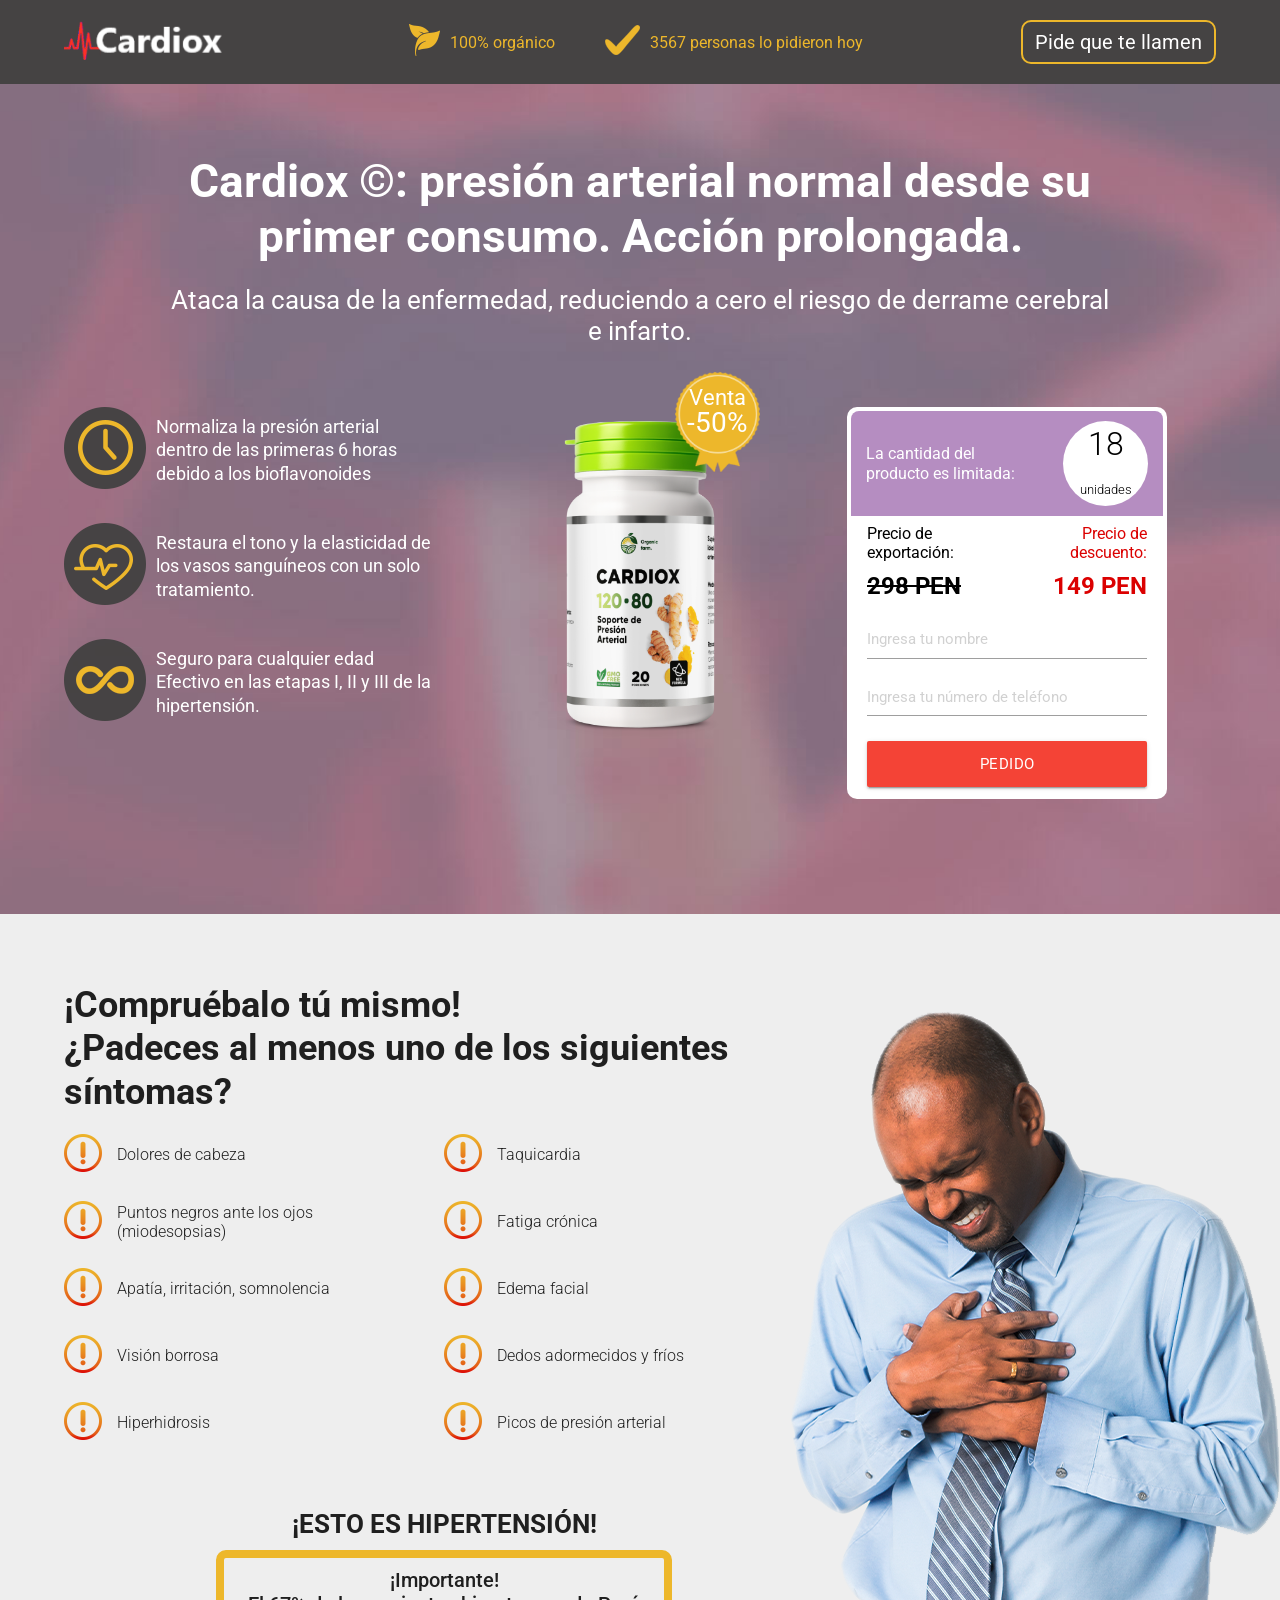
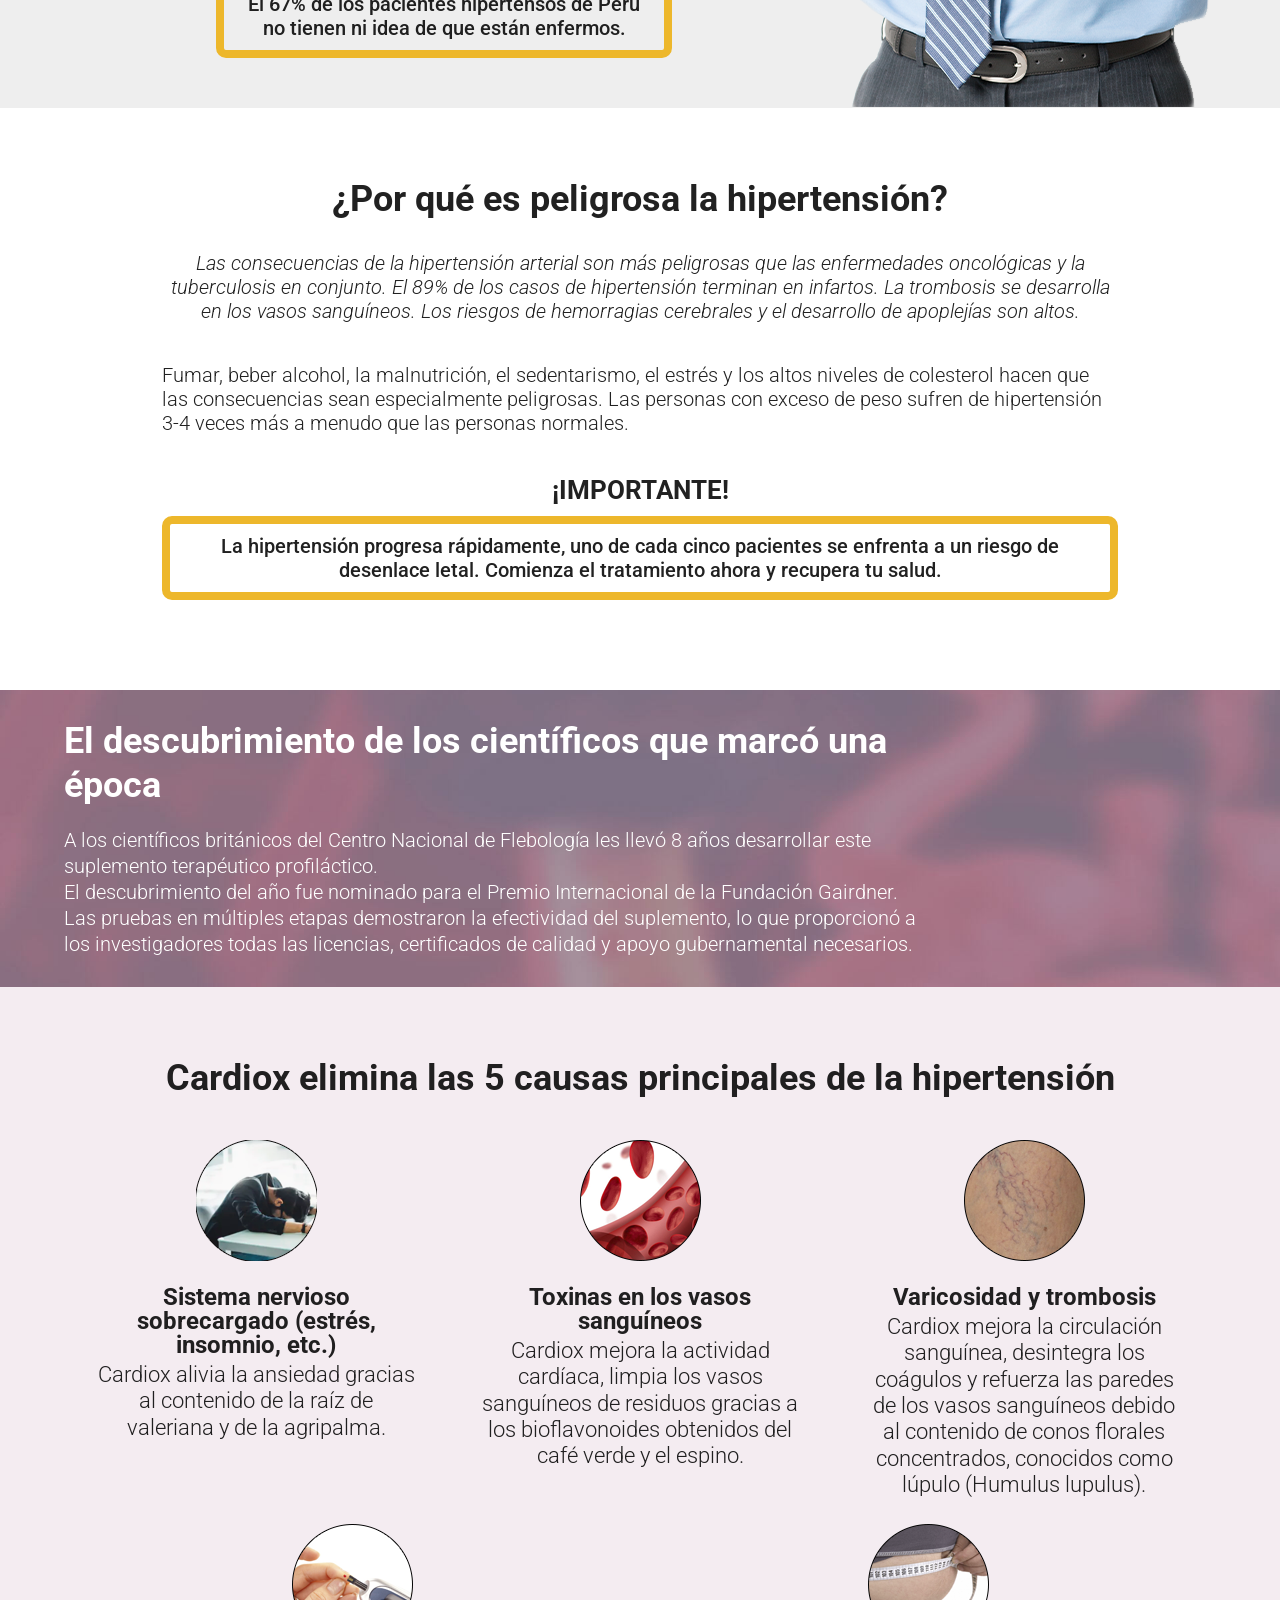
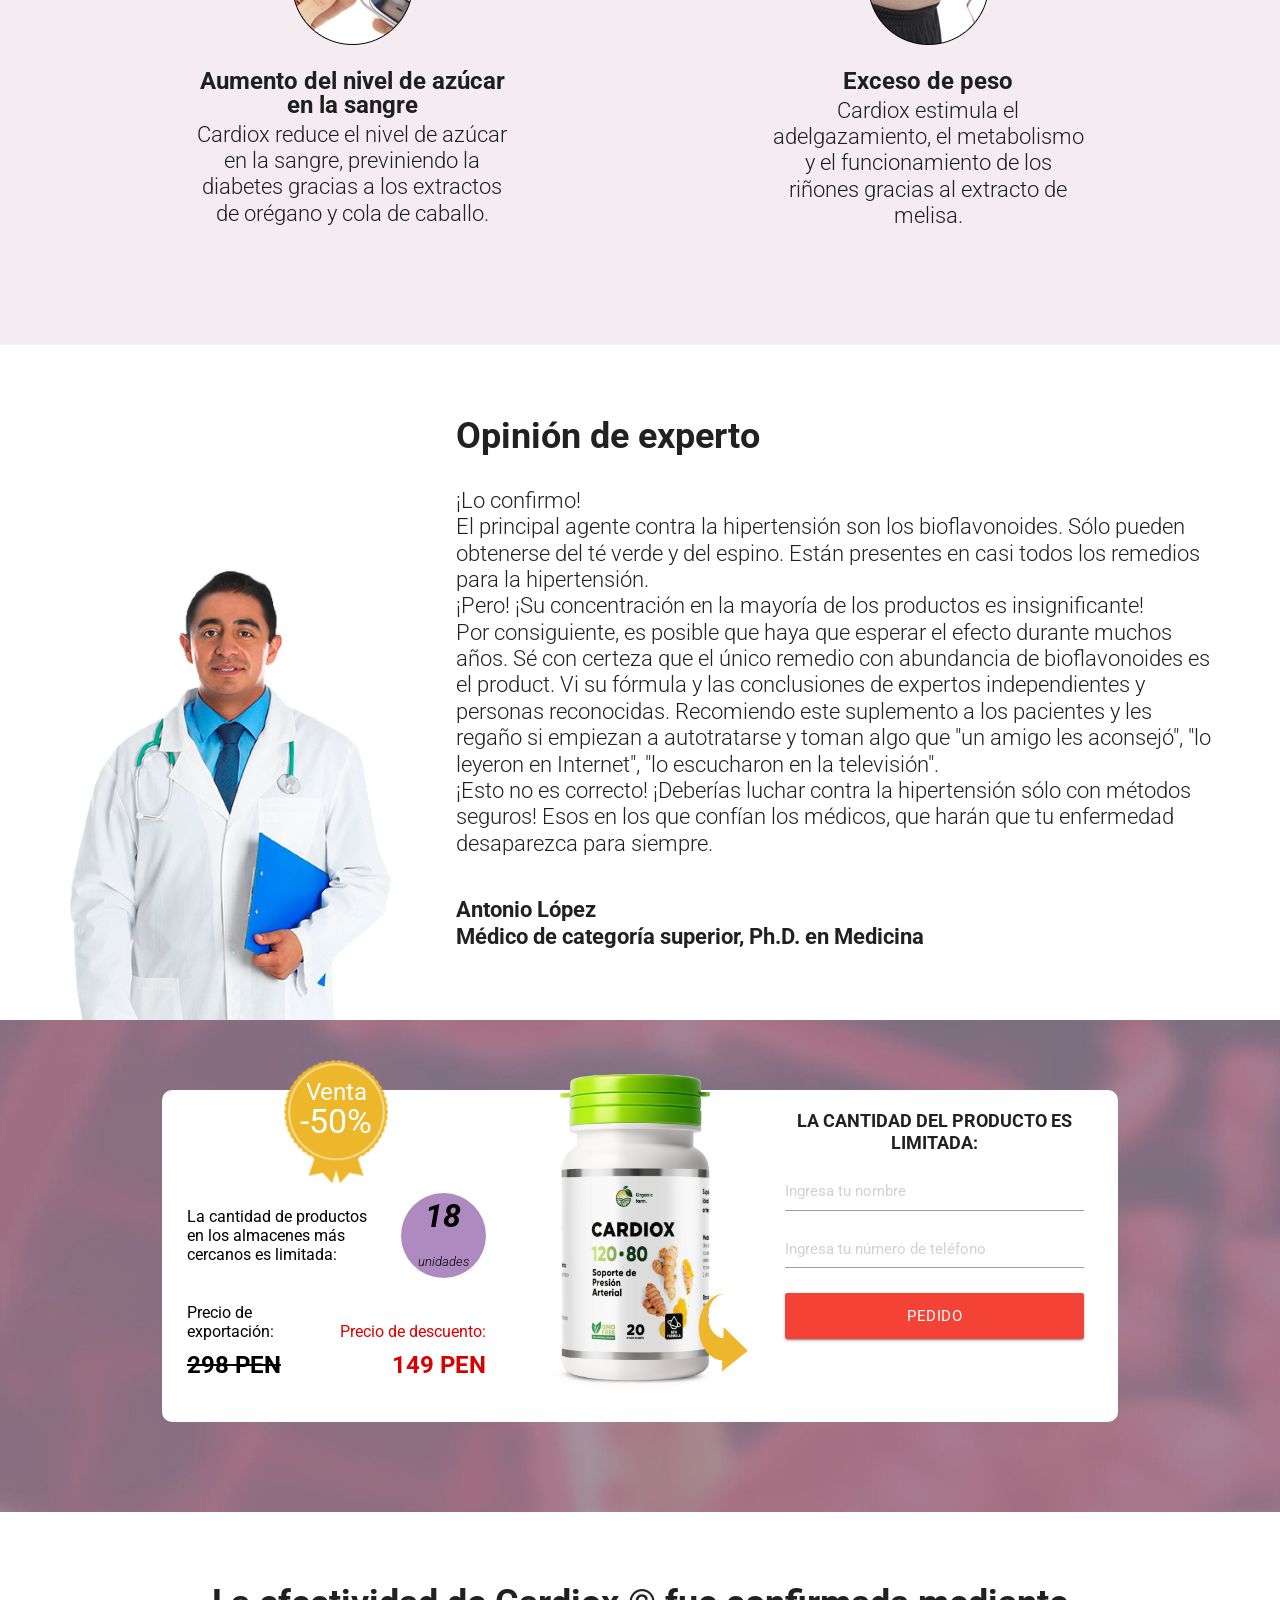
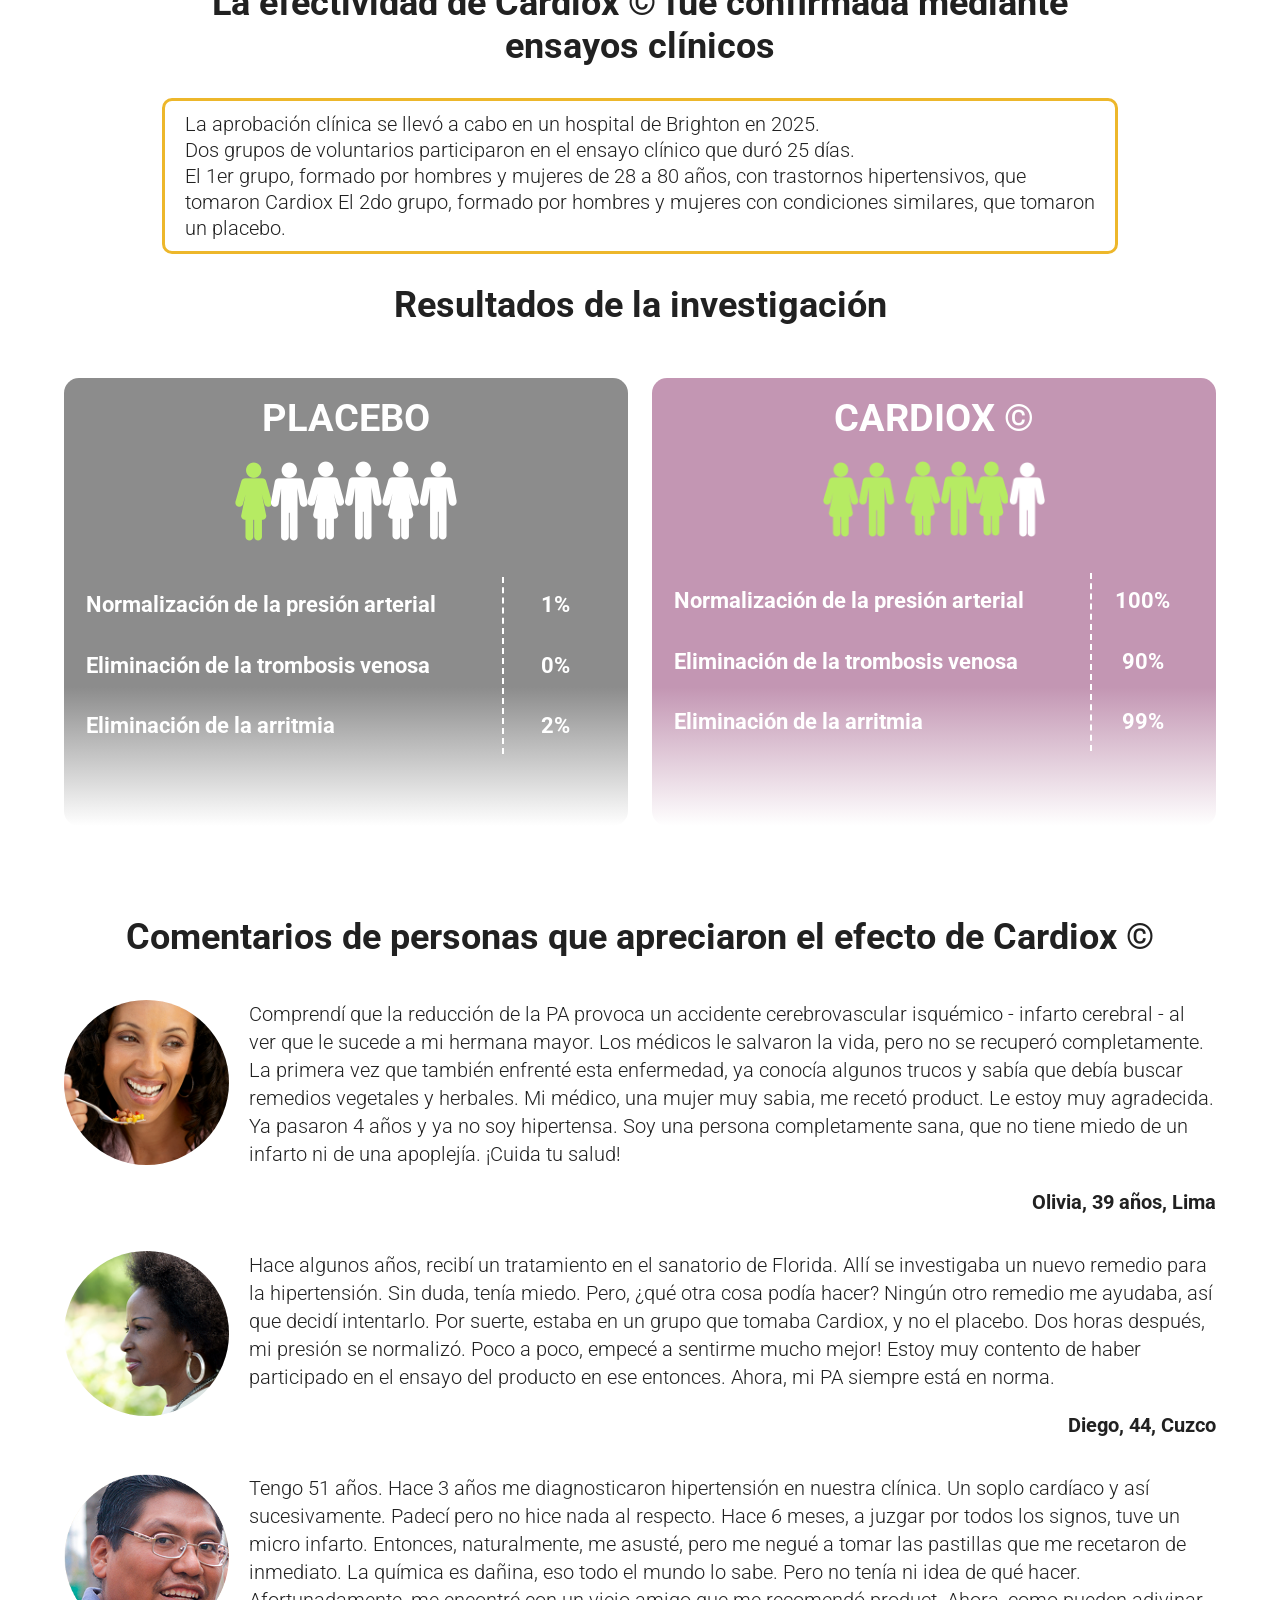
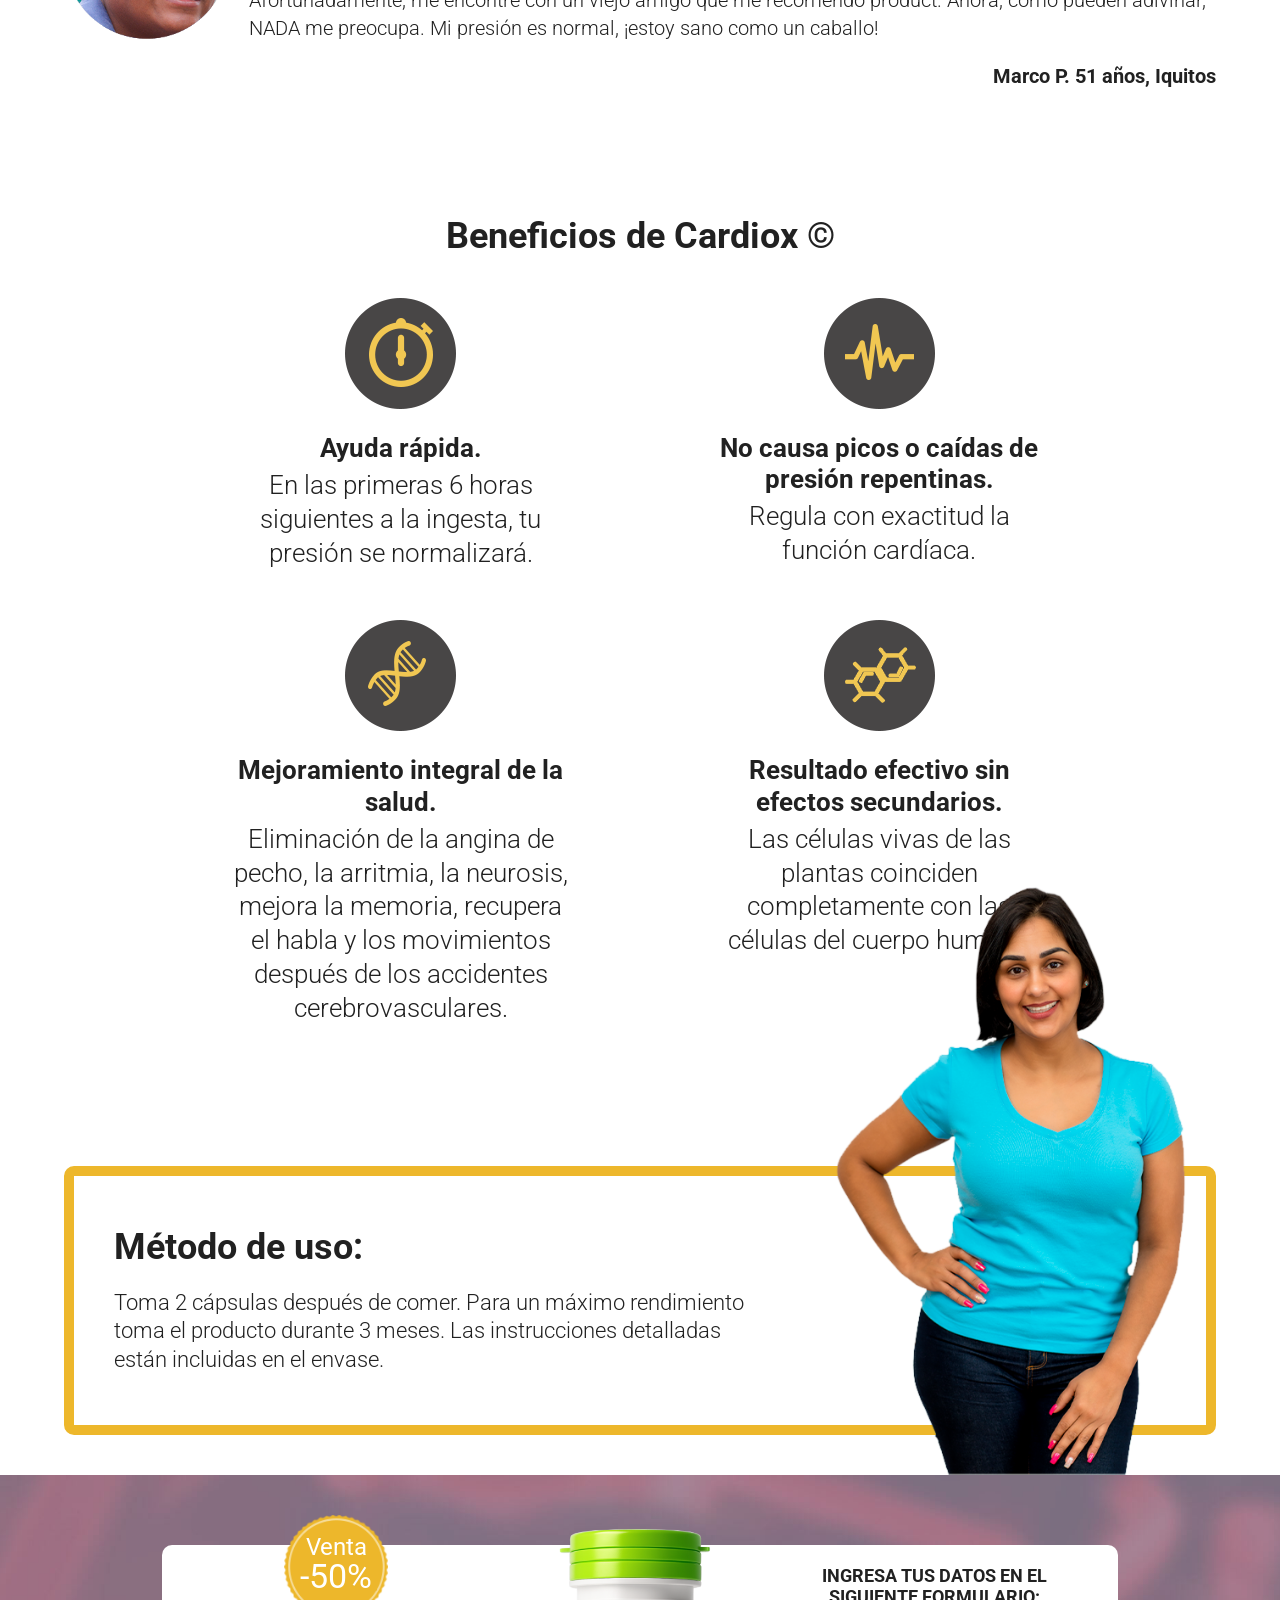
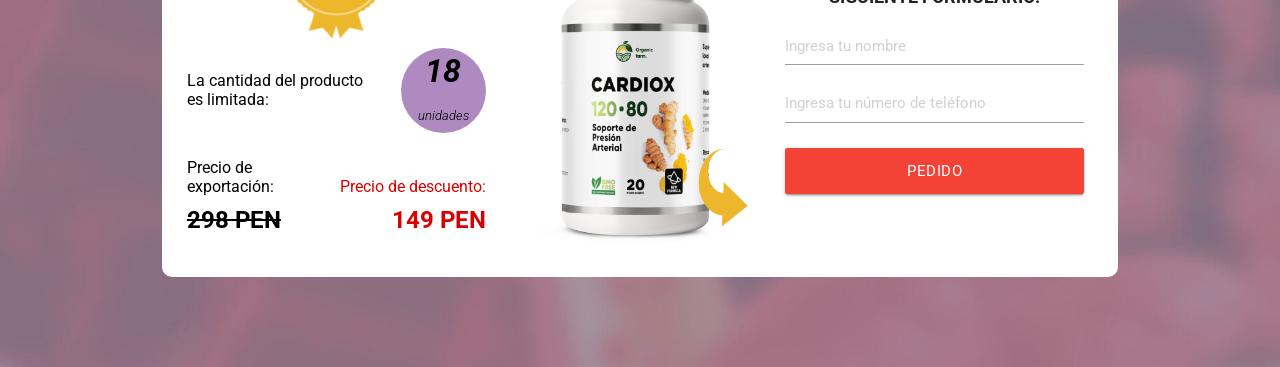
==== index.html @ 88e645f0 "Fix: move api.php to api/index.php for Vercel serverless, add vercel.json, update form actions" ====
<!DOCTYPE html>
<html lang="es">
<head>
	<meta charset="UTF-8">
	<meta name="viewport" content="width=device-width, initial-scale=1.0">
	<meta http-equiv="X-UA-Compatible" content="ie=edge">
	<title>Compra Cardiox a un buen precio. Precio, comentarios. ¡Pide Cardiox ahora!</title>
	<link rel="shortcut icon" href="img/favicon.png" type="image/x-icon">
	<link rel="preconnect" href="https://fonts.googleapis.com">
	<link rel="preconnect" href="https://fonts.gstatic.com" crossorigin>
	<link href="https://fonts.googleapis.com/css2?family=Roboto:wght@300;400&display=swap" rel="stylesheet">
	<link href="css/materialize.min.css" rel="stylesheet">
	<link href="css/animate.css" rel="stylesheet">
	<link href="css/style.css" rel="stylesheet">

	<style>
		.blockRedLine3103 {
			display: none !important;
		}
	</style>

<script type="text/javascript" src="script_land.js" defer></script></head>
<body>

	<div class="preloader-background" style="display:none">
		<div class="preloader-wrapper big active" style="display:none">
			<div class="spinner-layer spinner-blue-only">
				<div class="circle-clipper left">
					<div class="circle"></div>
				</div>
				<div class="gap-patch">
					<div class="circle"></div>
				</div>
				<div class="circle-clipper right">
					<div class="circle"></div>
				</div>
			</div>
		</div>
	</div>
	<main>
		<header>
			<div class="container">
				<div class="row m-0">
					<div class="col xl12 l12 m12 s12">
						<div class="headerContent">
							<div class="logoBox img_box"><img alt="" src="img/logo.png"></div>
							<div class="headerContent-items">
								<div class="headerItem">
									<div class="headerItem-icon"><img alt="" src="img/headericon_01.png"></div>
									<div class="headerItem-text">100% orgánico</div>
								</div>
								<div class="headerItem">
									<div class="headerItem-icon"><img alt="" src="img/headericon_02.png"></div>
									<div class="headerItem-text">3567 personas lo pidieron hoy</div>
								</div>
							</div>
							<a href="" class="headerButton" >Pide que te llamen</a>
						</div>
					</div>
				</div>
			</div>
		</header>
		<section class="block_01">
			<div class="container">
				<div class="row">
					<div class="col xl10 offset-xl1 l12 m12 s12">
						<div class="block_01-title">Cardiox ©: presión arterial normal desde su primer consumo. Acción prolongada.</div>
						<div class="block_01-subtitle">Ataca la causa de la enfermedad, reduciendo a cero el riesgo de derrame cerebral e infarto.</div>
					</div>
				</div>
				<div class="row">
					<div class="col xl4 l4 m12 s12">
						<div class="plusesItem dflex">
							<div class="img_box plusesItem-icon"><img alt="" src="img/plusico_01.png"></div>
							<div class="plusesItem-text">Normaliza la presión arterial dentro de las primeras 6 horas debido a los bioflavonoides</div>
						</div>
						<div class="plusesItem dflex">
							<div class="img_box plusesItem-icon"><img alt="" src="img/plusico_02.png"></div>
							<div class="plusesItem-text">Restaura el tono y la elasticidad de los vasos sanguíneos con un solo tratamiento.</div>
						</div>
						<div class="plusesItem dflex">
							<div class="img_box plusesItem-icon"><img alt="" src="img/plusico_03.png"></div>
							<div class="plusesItem-text">Seguro para cualquier edad Efectivo en las etapas I, II y III de la hipertensión.</div>
						</div>
					</div>
					<div class="col xl4 l4 m6 s12">
						<div class="img_box productBox">
							<img alt="" src="img/product.png">
							<div class="obj saleBox">Venta <span> -50% </span></div>
						</div>
					</div>
					<div class="col xl4 l4 m6 s12">
						<div class="formBox">
							<div class="dflex formBox-header">
								<div class="formBox-header__text">La cantidad del producto es limitada:</div>
								<div class="valign-wrapper formBox-header__count">
									<div><span class="countBox"> 18 </span><b> unidades </b></div>
								</div>
							</div>
							<div class="formBox-content">
								<div class="dflex priceBox">
									<div class="priceBox-item">
										<div class="oldPrice">
											<div class="priceBox-title">Precio de exportación:</div>
											<div class="priceBox-info al-cost-promo"> €</div>
										</div>
									</div>
									<div class="priceBox-item">
										<div class="newPrice">
											<div class="priceBox-title">Precio de descuento:</div>
											<div class="priceBox-info al-cost"> €</div>
										</div>
									</div>
								</div>
								<div class="orderForm">
									<form class="orderForm al-form" id="order_form" method="POST" action="/api">
										<select class="al-country" name="country" style="display:none"></select>
										<div class="input-field">
											<input id="name" name="name" placeholder="Ingresa tu nombre"  type="text">
										</div>
										<div class="input-field">
											<input class="only_number" id="phone" name="phone" placeholder="Ingresa tu número de teléfono"  type="tel">
										</div>
										<div class="buttonBox">
											<button class="waves-effect btn red button__text customBtn" type="submit">Pedido</button>
										</div>

									</form>
								</div>
							</div>
						</div>
					</div>
				</div>
			</div>
		</section>
		<section class="block_02">
			<div class="container">
				<div class="obj objBox1"><img alt="" class="lazy" src="img/men.png"></div>
				<div class="row m-0">
					<div class="col xl8 l8 m12 s12">
						<div class="block_02-title"><span> ¡Compruébalo tú mismo! </span> ¿Padeces al menos uno de los siguientes síntomas?</div>
						<div class="dflex symptomBox">
							<div class="dflex symptomBox-item">
								<div class="symptomItem-icon"><img alt="" src="img/attantion.png"></div>
								<div class="symptomItem-text">Dolores de cabeza</div>
							</div>
							<div class="dflex symptomBox-item">
								<div class="symptomItem-icon"><img alt="" src="img/attantion.png"></div>
								<div class="symptomItem-text">Taquicardia</div>
							</div>
							<div class="dflex symptomBox-item">
								<div class="symptomItem-icon"><img alt="" src="img/attantion.png"></div>
								<div class="symptomItem-text">Puntos negros ante los ojos (miodesopsias)</div>
							</div>
							<div class="dflex symptomBox-item">
								<div class="symptomItem-icon"><img alt="" src="img/attantion.png"></div>
								<div class="symptomItem-text">Fatiga crónica</div>
							</div>
							<div class="dflex symptomBox-item">
								<div class="symptomItem-icon"><img alt="" src="img/attantion.png"></div>
								<div class="symptomItem-text">Apatía, irritación, somnolencia</div>
							</div>
							<div class="dflex symptomBox-item">
								<div class="symptomItem-icon"><img alt="" src="img/attantion.png"></div>
								<div class="symptomItem-text">Edema facial</div>
							</div>
							<div class="dflex symptomBox-item">
								<div class="symptomItem-icon"><img alt="" src="img/attantion.png"></div>
								<div class="symptomItem-text">Visión borrosa</div>
							</div>
							<div class="dflex symptomBox-item">
								<div class="symptomItem-icon"><img alt="" src="img/attantion.png"></div>
								<div class="symptomItem-text">Dedos adormecidos y fríos</div>
							</div>
							<div class="dflex symptomBox-item">
								<div class="symptomItem-icon"><img alt="" src="img/attantion.png"></div>
								<div class="symptomItem-text">Hiperhidrosis</div>
							</div>
							<div class="dflex symptomBox-item">
								<div class="symptomItem-icon"><img alt="" src="img/attantion.png"></div>
								<div class="symptomItem-text">Picos de presión arterial</div>
							</div>
						</div>
						<div class="bannerBox">
							<div class="bannerBox-title">¡ESTO ES HIPERTENSIÓN!</div>
							<div class="bannerBox-text"><span> ¡Importante! </span> El 67% de los pacientes hipertensos de Perú no tienen ni idea de que están enfermos.</div>
						</div>
					</div>
				</div>
			</div>
		</section>
		<section class="block_03">
			<div class="container">
				<div class="row">
					<div class="col xl10 offset-xl1 l12 m12 s12">
						<div class="block_03-title">¿Por qué es peligrosa la hipertensión?</div>
						<div class="block_03-subtitle center-align">
							<i>
								Las consecuencias de la hipertensión arterial son más peligrosas que las enfermedades oncológicas y la tuberculosis en conjunto. El 89% de los casos de hipertensión terminan en infartos. La trombosis se desarrolla en los vasos sanguíneos. Los riesgos de hemorragias cerebrales y el desarrollo de apoplejías son altos.
							</i>
						</div>
						<div class="block_03-subtitle">
							Fumar, beber alcohol, la malnutrición, el sedentarismo, el estrés y los altos niveles de colesterol hacen que las consecuencias sean especialmente peligrosas. Las personas con exceso de peso sufren de hipertensión 3-4 veces más a menudo que las personas normales.
						</div>
						<div class="bannerBox">
							<div class="bannerBox-title">¡IMPORTANTE!</div>
							<div class="bannerBox-text">La hipertensión progresa rápidamente, uno de cada cinco pacientes se enfrenta a un riesgo de desenlace letal. Comienza el tratamiento ahora y recupera tu salud.</div>
						</div>
					</div>
				</div>
			</div>
		</section>
		<section class="block_04 valign-wrapper parallax-container">
			<div class="parallax"><img alt="" class="lazy" src="img/bg_04.png"></div>
			<div class="container">
				<div class="row m-0">
					<div class="col xl9 l12 m12 s12">
						<div class="block_04-title">El descubrimiento de los científicos que marcó una época</div>
						<div class="block_04-text">A los científicos británicos del Centro Nacional de Flebología les llevó 8 años desarrollar este suplemento terapéutico profiláctico.</div>
						<div class="block_04-text">El descubrimiento del año fue nominado para el Premio Internacional de la Fundación Gairdner.</div>
						<div class="block_04-text">
							Las pruebas en múltiples etapas demostraron la efectividad del suplemento, lo que proporcionó a los investigadores todas las licencias, certificados de calidad y apoyo gubernamental necesarios.
						</div>
					</div>
				</div>
			</div>
		</section>
		<section class="block_05">
			<div class="container">
				<div class="row">
					<div class="col xl12 l12 m12 s12">
						<div class="block_05-title">Cardiox elimina las 5 causas principales de la hipertensión</div>
						<div class="dflex causesBox">
							<div class="causesBox-item">
								<div class="causesBox-icon img_box"><img alt="" src="img/cause_01.png"></div>
								<div class="causesBox-title">Sistema nervioso sobrecargado (estrés, insomnio, etc.)</div>
								<div class="causesBox-text">Cardiox alivia la ansiedad gracias al contenido de la raíz de valeriana y de la agripalma.</div>
							</div>
							<div class="causesBox-item">
								<div class="causesBox-icon img_box"><img alt="" src="img/cause_02.png"></div>
								<div class="causesBox-title">Toxinas en los vasos sanguíneos</div>
								<div class="causesBox-text">Cardiox mejora la actividad cardíaca, limpia los vasos sanguíneos de residuos gracias a los bioflavonoides obtenidos del café verde y el espino.</div>
							</div>
							<div class="causesBox-item">
								<div class="causesBox-icon img_box"><img alt="" src="img/cause_03.png"></div>
								<div class="causesBox-title">Varicosidad y trombosis</div>
								<div class="causesBox-text">
									Cardiox mejora la circulación sanguínea, desintegra los coágulos y refuerza las paredes de los vasos sanguíneos debido al contenido de conos florales concentrados, conocidos como lúpulo (Humulus lupulus).
								</div>
							</div>
							<div class="causesBox-item">
								<div class="causesBox-icon img_box"><img alt="" src="img/cause_04.png"></div>
								<div class="causesBox-title">Aumento del nivel de azúcar en la sangre</div>
								<div class="causesBox-text">Cardiox reduce el nivel de azúcar en la sangre, previniendo la diabetes gracias a los extractos de orégano y cola de caballo.</div>
							</div>
							<div class="causesBox-item">
								<div class="causesBox-icon img_box"><img alt="" src="img/cause_05.png"></div>
								<div class="causesBox-title">Exceso de peso</div>
								<div class="causesBox-text">Cardiox estimula el adelgazamiento, el metabolismo y el funcionamiento de los riñones gracias al extracto de melisa.</div>
							</div>
						</div>
					</div>
				</div>
			</div>
		</section>
		<section class="block_06">
			<div class="container">
				<div class="obj objBox2"><img alt="" class="lazy" src="img/expert.png"></div>
				<div class="row m-0">
					<div class="col xl8 offset-xl4 l10 offset-l2 m12 s12">
						<div class="block_06-title">Opinión de experto</div>
						<div class="block_06-text">¡Lo confirmo!</div>
						<div class="block_06-text">
							El principal agente contra la hipertensión son los bioflavonoides. Sólo pueden obtenerse del té verde y del espino. Están presentes en casi todos los remedios para la hipertensión.
						</div>
						<div class="block_06-text">¡Pero! ¡Su concentración en la mayoría de los productos es insignificante!</div>
						<div class="block_06-text">
							Por consiguiente, es posible que haya que esperar el efecto durante muchos años. Sé con certeza que el único remedio con abundancia de bioflavonoides es el product. Vi su fórmula y las conclusiones de expertos independientes y personas reconocidas. Recomiendo este suplemento a los pacientes y les regaño si empiezan a autotratarse y toman algo que "un amigo les aconsejó", "lo leyeron en Internet", "lo escucharon en la televisión".
						</div>
						<div class="block_06-text">¡Esto no es correcto! ¡Deberías luchar contra la hipertensión sólo con métodos seguros! Esos en los que confían los médicos, que harán que tu enfermedad desaparezca para siempre.</div>
						<div class="expertName"><span> Antonio López </span> Médico de categoría superior, Ph.D. en Medicina</div>
					</div>
				</div>
			</div>
		</section>
		<section class="block_07">
			<div class="container">
				<div class="row">
					<div class="col xl10 offset-xl1 l12 m6 offset-m4 s12">
						<div class="dflex customForm">
							<div class="customForm-item">
								<div class="saleBox">Venta <span> -50% </span></div>
								<div class="dflex customForm-header">
									<div class="formBox-header__text">La cantidad de productos en los almacenes más cercanos es limitada:</div>
									<div class="valign-wrapper formBox-header__count">
										<div><span class="countBox"> 18 </span><b> unidades </b></div>
									</div>
								</div>
								<div class="dflex priceBox">
									<div class="priceBox-item">
										<div class="oldPrice">
											<div class="priceBox-title">Precio de exportación:</div>
											<div class="priceBox-info al-cost-promo"> €</div>
										</div>
									</div>
									<div class="priceBox-item">
										<div class="newPrice">
											<div class="priceBox-title">Precio de descuento:</div>
											<div class="priceBox-info al-cost"> €</div>
										</div>
									</div>
								</div>
							</div>
							<div class="customForm-item">
								<div class="img_box productBox"><img alt="" src="img/product.png"><img alt="" class="obj objArrow" src="img/arrow.png"></div>
							</div>
							<div class="customForm-item">
								<div class="customForm-title">La cantidad del producto es limitada:</div>
								<form class="orderForm al-form" id="order_form" method="POST" action="/api">
									<select class="al-country" name="country" style="display:none"></select>
									<div class="input-field">
										<input id="name" name="name" placeholder="Ingresa tu nombre"  type="text">
									</div>
									<div class="input-field">
										<input class="only_number" id="phone"  name="phone" placeholder="Ingresa tu número de teléfono" type="tel">
									</div>
									<div class="buttonBox">
										<button class="waves-effect btn red button__text customBtn" type="submit">Pedido</button>
									</div>
								
								</form>
							</div>
						</div>
					</div>
				</div>
			</div>
		</section>
		<section class="block_08">
			<div class="container">
				<div class="row">
					<div class="col xl10 offset-xl1 l12 m12 s12">
						<div class="block_08-title">La efectividad de Cardiox © fue confirmada mediante ensayos clínicos</div>
						<div class="bannerBox-text">
							<div>La aprobación clínica se llevó a cabo en un hospital de Brighton en <script>document.write((new Date).getFullYear() - 1);</script>.</div>
							<div>Dos grupos de voluntarios participaron en el ensayo clínico que duró 25 días.</div>
							<div>
								El 1er grupo, formado por hombres y mujeres de 28 a 80 años, con trastornos hipertensivos, que tomaron Cardiox El 2do grupo, formado por hombres y mujeres con condiciones similares, que tomaron un placebo.
							</div>
						</div>
						<div class="block_08-title">Resultados de la investigación</div>
					</div>
				</div>
				<div class="row">
					<div class="col xl12 l12 m12 s12">
						<div class="dflex resultBox">
							<div class="resultBox-item">
								<div class="resultBox-title">PLACEBO</div>
								<div class="resultBox-image img_box"><img alt="" src="img/peaple_left.png"></div>
								<div class="dflex resultBox-info">
									<div class="resultBox-text">Normalización de la presión arterial</div>
									<div class="resultBox-percent">1%</div>
								</div>
								<div class="dflex resultBox-info">
									<div class="resultBox-text">Eliminación de la trombosis venosa</div>
									<div class="resultBox-percent">0%</div>
								</div>
								<div class="dflex resultBox-info">
									<div class="resultBox-text">Eliminación de la arritmia</div>
									<div class="resultBox-percent">2%</div>
								</div>
							</div>
							<div class="resultBox-item">
								<div class="resultBox-title">Cardiox ©</div>
								<div class="resultBox-image img_box"><img alt="" src="img/people_right.png"></div>
								<div class="dflex resultBox-info">
									<div class="resultBox-text">Normalización de la presión arterial</div>
									<div class="resultBox-percent">100%</div>
								</div>
								<div class="dflex resultBox-info">
									<div class="resultBox-text">Eliminación de la trombosis venosa</div>
									<div class="resultBox-percent">90%</div>
								</div>
								<div class="dflex resultBox-info">
									<div class="resultBox-text">Eliminación de la arritmia</div>
									<div class="resultBox-percent">99%</div>
								</div>
							</div>
						</div>
					</div>
				</div>
			</div>
		</section>
		<section class="block_09">
			<div class="container">
				<div class="row">
					<div class="col xl12 l12 m12 s12">
						<div class="block_09-title">Comentarios de personas que apreciaron el efecto de Cardiox ©</div>
						<div class="reviewsBox">
							<div class="dflex reviewItem">
								<div class="reviewItem-avatar img_box"><img alt="" src="img/review_01.jpg"></div>
								<div class="reviewItem-text">
									Comprendí que la reducción de la PA provoca un accidente cerebrovascular isquémico - infarto cerebral - al ver que le sucede a mi hermana mayor. Los médicos le salvaron la vida, pero no se recuperó completamente. La primera vez que también enfrenté esta enfermedad, ya conocía algunos trucos y sabía que debía buscar remedios vegetales y herbales. Mi médico, una mujer muy sabia, me recetó product. Le estoy muy agradecida. Ya pasaron 4 años y ya no soy hipertensa. Soy una persona completamente sana, que no tiene miedo de un infarto ni de una apoplejía. ¡Cuida tu salud!
									<span class="authorName"> Olivia, 39 años, Lima </span>
								</div>
							</div>
							<div class="dflex reviewItem">
								<div class="reviewItem-avatar img_box"><img alt="" src="img/review_02.jpg"></div>
								<div class="reviewItem-text">
									Hace algunos años, recibí un tratamiento en el sanatorio de Florida. Allí se investigaba un nuevo remedio para la hipertensión. Sin duda, tenía miedo. Pero, ¿qué otra cosa podía hacer? Ningún otro remedio me ayudaba, así que decidí intentarlo. Por suerte, estaba en un grupo que tomaba Cardiox, y no el placebo. Dos horas después, mi presión se normalizó. Poco a poco, empecé a sentirme mucho mejor! Estoy muy contento de haber participado en el ensayo del producto en ese entonces. Ahora, mi PA siempre está en norma. <span class="authorName"> Diego, 44, Cuzco </span>
								</div>
							</div>
							<div class="dflex reviewItem">
								<div class="reviewItem-avatar img_box"><img alt="" src="img/review_03.png"></div>
								<div class="reviewItem-text">
									Tengo 51 años. Hace 3 años me diagnosticaron hipertensión en nuestra clínica. Un soplo cardíaco y así sucesivamente. Padecí pero no hice nada al respecto. Hace 6 meses, a juzgar por todos los signos, tuve un micro infarto. Entonces, naturalmente, me asusté, pero me negué a tomar las pastillas que me recetaron de inmediato. La química es dañina, eso todo el mundo lo sabe. Pero no tenía ni idea de qué hacer. Afortunadamente, me encontré con un viejo amigo que me recomendó product. Ahora, como pueden adivinar, NADA me preocupa. Mi presión es normal, ¡estoy sano como un caballo!
									<span class="authorName"> Marco P. 51 años, Iquitos </span>
								</div>
							</div>
						</div>
					</div>
				</div>
			</div>
		</section>
		<section class="block_10">
			<div class="container">
				<div class="row">
					<div class="col xl10 offset-xl1 l12 m12 s12">
						<div class="block_10-title">Beneficios de Cardiox ©</div>
						<div class="dflex productBonus">
							<div class="bonusItem center-align">
								<div class="bonusItem-icon img_box"><img alt="" src="img/bonus_01.png"></div>
								<div class="bonusItem-title">Ayuda rápida.</div>
								<div class="bonusItem-text">En las primeras 6 horas siguientes a la ingesta, tu presión se normalizará.</div>
							</div>
							<div class="bonusItem center-align">
								<div class="bonusItem-icon img_box"><img alt="" src="img/bonus_02.png"></div>
								<div class="bonusItem-title">No causa picos o caídas de presión repentinas.</div>
								<div class="bonusItem-text">Regula con exactitud la función cardíaca.</div>
							</div>
							<div class="bonusItem center-align">
								<div class="bonusItem-icon img_box"><img alt="" src="img/bonus_03.png"></div>
								<div class="bonusItem-title">Mejoramiento integral de la salud.</div>
								<div class="bonusItem-text">Eliminación de la angina de pecho, la arritmia, la neurosis, mejora la memoria, recupera el habla y los movimientos después de los accidentes cerebrovasculares.</div>
							</div>
							<div class="bonusItem center-align">
								<div class="bonusItem-icon img_box"><img alt="" src="img/bonus_04.png"></div>
								<div class="bonusItem-title">Resultado efectivo sin efectos secundarios.</div>
								<div class="bonusItem-text">Las células vivas de las plantas coinciden completamente con las células del cuerpo humano</div>
							</div>
						</div>
					</div>
				</div>
			</div>
		</section>
		<section class="block_11">
			<div class="container">
				<div class="row">
					<div class="col xl12 l12 m12 s12">
						<div class="howToUse valign-wrapper">
							<div class="obj objBox3 img_box"><img alt="" class="lazy" src="img/women.png"></div>
							<div class="howToUse-content">
								<div class="howToUse-title">Método de uso:</div>
								<div class="howToUse-text">Toma 2 cápsulas después de comer. Para un máximo rendimiento toma el producto durante 3 meses. Las instrucciones detalladas están incluidas en el envase.</div>
							</div>
						</div>
					</div>
				</div>
			</div>
		</section>
		<section class="block_12">
			<div class="container">
				<div class="row">
					<div class="col xl10 offset-xl1 l12 m7 offset-m4 s12">
						<div class="dflex customForm">
							<div class="customForm-item">
								<div class="saleBox">Venta <span> -50% </span></div>
								<div class="dflex customForm-header">
									<div class="formBox-header__text">La cantidad del producto es limitada:</div>
									<div class="valign-wrapper formBox-header__count">
										<div><span class="countBox"> 18 </span><b> unidades </b></div>
									</div>
								</div>
								<div class="dflex priceBox">
									<div class="priceBox-item">
										<div class="oldPrice">
											<div class="priceBox-title">Precio de exportación:</div>
											<div class="priceBox-info al-cost-promo"> €</div>
										</div>
									</div>
									<div class="priceBox-item">
										<div class="newPrice">
											<div class="priceBox-title">Precio de descuento:</div>
											<div class="priceBox-info al-cost"> €</div>
										</div>
									</div>
								</div>
							</div>
							<div class="customForm-item "  id="form">
								<div class="img_box productBox"><img alt="" src="img/product.png"><img alt="" class="obj objArrow" src="img/arrow.png"></div>
							</div>
							<div class="customForm-item">
								<div class="customForm-title">Ingresa tus datos en el siguiente formulario:</div>
								<form class="orderForm al-form" id="order_form" method="POST" action="/api">
									<select class="al-country" name="country" style="display:none"></select>
									<div class="input-field">
										<input id="name" name="name" placeholder="Ingresa tu nombre" type="text">
									</div>
									<div class="input-field">
										<input class="only_number" id="phone"  name="phone" placeholder="Ingresa tu número de teléfono" type="tel">
									</div>
									<div class="buttonBox">
										<button class="waves-effect btn red button__text customBtn" type="submit">Pedido</button>
									</div>
							
								</form>
							</div>
						</div>
					</div>
				</div>
			</div>
		</section>
	</main>


	<script src="js/jquery.js"></script>
	<script src="js/terradrew.js"></script>
	<script src="/tl-validator.js?country=pe&label=false"></script>

</body>
</html>
---- css/style.css ----
/* ==========================================================================
   Author's custom styles
   ========================================================================== */
@import url('https://fonts.googleapis.com/css2?family=Roboto:wght@300;400&display=swap');


::-webkit-scrollbar-button {
    width: 3px;
    height: 0
}

::-webkit-scrollbar-track {
    background-color: #32312e;
    box-shadow: 0 0 3px #000 inset;
}

::-webkit-scrollbar-thumb {
    -webkit-border-radius: 5px;
    border-radius: 5px;
    background-color: #ff1403;
    box-shadow: 0 1px 1px #fff inset;
}

::-webkit-resizer {
    width: 3px;
    height: 0
}

::-webkit-scrollbar {
    width: 3px;
    height: 3px
}

select {
    -webkit-appearance: none;
    -moz-appearance: none;
    appearance: none;
}

select::-ms-expand {
    display: none;
}

a {
    text-decoration: none;
}

ul {
    padding: 0;
    margin: 0;
}

ul li {
    list-style-type: none;
}

h1, h2, h3, h4, h5, h6 {
    line-height: 1;
    font-weight: bold;
    margin: 0;
}

.obj {
    position: absolute;
    z-index: 1;
}

.img_box img, .obj img {
    width: 100%;
}

.m-0 {
    margin: 0;
}

.p-0 {
    padding: 0;
}

.dflex {
    display: -webkit-box;
    display: -webkit-flex;
    display: -ms-flexbox;
    display: flex;
}

main {
    overflow: hidden;
}

body {
    font-family: 'Roboto', sans-serif;
    line-height: 1.2;
    margin: 0;
    padding: 0;
}

.preloader-background {
    display: flex;
    align-items: center;
    justify-content: center;
    background-color: #020a05;
    position: fixed;
    z-index: 99999;
    top: 0;
    left: 0;
    right: 0;
    bottom: 0;
}

.spinner-blue, .spinner-blue-only {
    border-color: #ab0002;
}

section {
    padding: 70px 0;
}

.container {
    position: relative;
}

header {
    padding: 20px 0;
    background: #454343;
}

.headerContent {
    display: -webkit-box;
    display: -webkit-flex;
    display: -ms-flexbox;
    display: flex;
    align-items: center;
    justify-content: space-between;
}

.logoBox {
    align-self: flex-start;
    width: 197px;
}

.headerContent-items,
.headerItem {
    display: -webkit-box;
    display: -webkit-flex;
    display: -ms-flexbox;
    display: flex;
    align-items: center;
    justify-content: center;
}

.headerItem {
    margin: 0 20px;
}

.headerItem-text {
    font-size: 16px;
    color: #edb72b;
    margin: 0 10px;
}

.headerButton {
    max-width: 290px;
    font-size: 20px;
    font-weight: 400;
    text-align: center;
    color: #ffffff;
    cursor: pointer;
    border: 2px solid #edb72b;
    padding: 8px 12px;
    -moz-border-radius: 10px;
    -webkit-border-radius: 10px;
    -khtml-border-radius: 10px;
    border-radius: 10px;
}

.block_01 {
    padding-bottom: 95px;
    background: url('../img/bg_01.jpg')no-repeat center;
    background-size: cover;
}

.block_01-title {
    font-size: 46px;
    font-weight: 700;
    text-align: center;
    color: #ffffff;
    margin-bottom: 20px;
}

.block_01-subtitle {
    font-size: 26px;
    font-weight: 400;
    text-align: center;
    color: #ffffff;
    margin-bottom: 40px;
}

.plusesItem {
    align-items: center;
    margin-bottom: 30px;
}

.plusesItem-icon {
    min-width: 82px;
    margin-right: 10px;
}

.plusesItem-text {
    font-size: 18px;
    line-height: 1.3;
    color: #ffffff;
}

.productBox {
    position: relative;
    max-width: 245px;
    margin: 0 auto;
}

.saleBox {
    width: 100px;
    right: -5px;
    top: -35px;
    font-size: 22px;
    line-height: 1;
    text-align: center;
    color: #ffffff;
    padding: 15px 10px 35px;
    background: url('../img/sale.png')no-repeat center;
    background-size: contain;
}

.saleBox span {
    font-size: 28px;
}

.formBox {
    max-width: 320px;
    padding: 4px;
    background: #fff;
    -moz-border-radius: 10px;
    -webkit-border-radius: 10px;
    -khtml-border-radius: 10px;
    border-radius: 10px;
}

.formBox-header {
    align-items: center;
    border-top-left-radius: 8px;
    border-top-right-radius: 8px;
    padding: 10px 15px 10px;
    background: #b58dc1;
}

.formBox-header__text {
    font-size: 16px;
    color: #ffffff;
    padding-right: 25px;
}

.formBox-header__count {
    justify-content: center;
    min-width: 85px;
    min-height: 85px;
    font-size: 32px;
    font-weight: 300;
    text-align: center;
    color: #000000;
    -moz-border-radius: 50%;
    -webkit-border-radius: 50%;
    -khtml-border-radius: 50%;
    border-radius: 50%;
    background: #fff;
}

.formBox-header__count b {
    font-size: 13px;
    font-weight: 300;
}

.formBox-content {
    padding: 8px 16px;
}

.priceBox {
    align-items: flex-end;
}

.priceBox-item {
    flex: 0 0 50%;
    align-items: center;
    justify-content: space-between;
}

.oldPrice {
    color: #000000;
}

.newPrice {
    text-align: right;
    color: #db0000;
}

.priceBox-title {
    font-size: 16px;
    margin-bottom: 10px;
}

.priceBox-info {
    font-size: 24px;
    font-weight: 700;
}

.oldPrice .priceBox-info {
    text-decoration: line-through;
}

.orderForm {
    margin-top: 20px;
}

.customSelect {
    outline: none;
    margin-bottom: 20px;
    background: url('../img/custom_select.png')no-repeat 95% 20px;
}

.input-field label:not(.label-icon).active {
    -webkit-transform: translateY(-14px) scale(0.8);
    transform: translateY(-14px) scale(0.8);
    -webkit-transform-origin: 0 0;
    transform-origin: 0 0;
}

input:not([type]),
input[type=text]:not(.browser-default),
input[type=password]:not(.browser-default),
input[type=email]:not(.browser-default),
input[type=url]:not(.browser-default),
input[type=time]:not(.browser-default),
input[type=date]:not(.browser-default),
input[type=datetime]:not(.browser-default),
input[type=datetime-local]:not(.browser-default),
input[type=tel]:not(.browser-default),
input[type=number]:not(.browser-default),
input[type=search]:not(.browser-default),
textarea.materialize-textarea {
    height: 2.5rem;
    box-sizing: border-box;
    color: #a8788e;
    margin-bottom: 5px;
}

input:not([type]):focus:not([readonly]),
input[type=text]:not(.browser-default):focus:not([readonly]),
input[type=password]:not(.browser-default):focus:not([readonly]),
input[type=email]:not(.browser-default):focus:not([readonly]),
input[type=url]:not(.browser-default):focus:not([readonly]),
input[type=time]:not(.browser-default):focus:not([readonly]),
input[type=date]:not(.browser-default):focus:not([readonly]),
input[type=datetime]:not(.browser-default):focus:not([readonly]),
input[type=datetime-local]:not(.browser-default):focus:not([readonly]),
input[type=tel]:not(.browser-default):focus:not([readonly]),
input[type=number]:not(.browser-default):focus:not([readonly]),
input[type=search]:not(.browser-default):focus:not([readonly]),
textarea.materialize-textarea:focus:not([readonly]) {
    border-bottom: 1px solid #a8788e;
    -webkit-box-shadow: 0 1px 0 0 #a8788e;
    box-shadow: 0 1px 0 0 #a8788e;
}

input:not([type]):focus:not([readonly]) + label,
input[type=text]:not(.browser-default):focus:not([readonly]) + label,
input[type=password]:not(.browser-default):focus:not([readonly]) + label,
input[type=email]:not(.browser-default):focus:not([readonly]) + label,
input[type=url]:not(.browser-default):focus:not([readonly]) + label,
input[type=time]:not(.browser-default):focus:not([readonly]) + label,
input[type=date]:not(.browser-default):focus:not([readonly]) + label,
input[type=datetime]:not(.browser-default):focus:not([readonly]) + label,
input[type=datetime-local]:not(.browser-default):focus:not([readonly]) + label,
input[type=tel]:not(.browser-default):focus:not([readonly]) + label,
input[type=number]:not(.browser-default):focus:not([readonly]) + label,
input[type=search]:not(.browser-default):focus:not([readonly]) + label,
textarea.materialize-textarea:focus:not([readonly]) + label {
    color: #a8788e;
}

.customBtn {
    width: 100%;
    height: 46px;
    line-height: 46px;
    margin-top: 20px;
}

.block_02 {
    padding-bottom: 50px;
    background: #eee;
}

.objBox1 {
    z-index: 1;
    width: 100%;
    max-width: 512px;
    right: -80px;
    bottom: -53px;
}

.block_02-title {
    position: relative;
    z-index: 2;
    font-size: 36px;
    font-weight: 700;
    margin-bottom: 20px;
}

.block_02-title span {
    display: block;
}

.symptomBox {
    position: relative;
    z-index: 2;
    flex-wrap: wrap;
}

.symptomBox-item {
    flex: 0 0 50%;
    align-items: center;
    margin-bottom: 25px;
    padding-right: 20px;
}

.symptomItem-icon {
    max-width: 38px;
    margin-right: 15px;
}

.symptomItem-text {
    font-size: 16px;
    font-weight: 300;
}

.block_02 .bannerBox {
    position: relative;
    z-index: 2;
    max-width: 60%;
    margin: 40px auto 0;
}

.bannerBox-title {
    font-size: 26px;
    font-weight: 700;
    text-align: center;
    text-transform: uppercase;
    margin-bottom: 10px;
}

.bannerBox-text {
    font-size: 20px;
    font-weight: 500;
    text-align: center;
    border: 8px solid #edb72b;
    padding: 10px 20px;
    -moz-border-radius: 10px;
    -webkit-border-radius: 10px;
    -khtml-border-radius: 10px;
    border-radius: 10px;
}

.bannerBox-text span {
    display: block;
}

.block_03-title {
    font-size: 36px;
    font-weight: 700;
    text-align: center;
    margin-bottom: 30px;
}

.block_03-subtitle {
    font-size: 20px;
    font-weight: 300;
    margin-bottom: 40px;
}

.block_04 {
    padding: 30px 0;
    height: auto;
    min-height: 275px;
}

.block_04-title {
    font-size: 36px;
    font-weight: 700;
    color: #ffffff;
    margin-bottom: 20px;
}

.block_04-text {
    font-size: 20px;
    font-weight: 300;
    line-height: 1.3;
    color: #ffffff;
}

.block_05 {
    background: #f4ecf1;
}

.block_05-title {
    font-size: 36px;
    font-weight: 700;
    text-align: center;
    margin-bottom: 40px;
}

.causesBox {
    flex-wrap: wrap;
    justify-content: space-around;
}

.causesBox-item {
    flex: 0 0 33%;
    text-align: center;
    padding: 0 30px;
    margin-bottom: 25px;
}

.causesBox-icon {
    display: block;
    width: 121px;
    margin: 0 auto 20px;
}

.causesBox-title {
    font-size: 24px;
    line-height: 1;
    font-weight: 700;
    margin-bottom: 5px;
}

.causesBox-text {
    font-size: 22px;
    font-weight: 300;
}

.block_06 {
    overflow: hidden;
}

.objBox2 {
    z-index: 1;
    width: 333px;
    left: 0;
    bottom: -74px;
}

.block_06-title {
    position: relative;
    z-index: 2;
    font-size: 36px;
    font-weight: 700;
    margin-bottom: 30px;
}

.block_06-text {
    position: relative;
    z-index: 2;
    font-size: 22px;
    font-weight: 300;
}

.expertName {
    position: relative;
    z-index: 2;
    font-size: 22px;
    font-weight: 700;
    margin-top: 40px;
}

.expertName span {
    display: block;
}

.block_07 {
    background: url('../img/bg_01.jpg')no-repeat center;
    background-size: cover;
}

.customForm {
    flex-wrap: wrap;
    position: relative;
    padding: 20px 25px;
    background: #fff;
    -moz-border-radius: 10px;
    -webkit-border-radius: 10px;
    -khtml-border-radius: 10px;
    border-radius: 10px;
}

.customForm-item {
    position: relative;
    flex: 0 0 33%;
}

.customForm .productBox {
    margin: -50px auto 0;
}

.objArrow {
    z-index: 10;
    width: 50px!important;
    bottom: 30px;
    right: 10px;
}

.customForm-title {
    font-size: 18px;
    font-weight: 700;
    text-transform: uppercase;
    text-align: center;
    margin-bottom: 10px;
}

.customForm .saleBox {
    width: 120px;
    font-size: 24px;
    margin: -50px auto 10px;
    padding: 20px 10px 45px;
}

.customForm .saleBox span {
    font-size: 34px;
}

.customForm-header {
    align-items: center;
    margin-bottom: 25px;
}

.customForm .formBox-header__count {
    font-weight: 700;
    font-style: italic;
    background: #ae8ac0;
}

.customForm .formBox-header__text {
    color: #000000;
}

.block_08-title {
    font-size: 36px;
    font-weight: 700;
    text-align: center;
    margin-bottom: 30px;
}

.block_08 .bannerBox-text {
    line-height: 1.3;
    font-weight: 300;
    text-align: left;
    border: 3px solid #edb72b;
    margin-bottom: 30px;
}

.resultBox {
    justify-content: space-between;
}

.resultBox-item {
    flex: 0 0 49%;
    padding: 18px 22px 70px;
    -moz-border-radius: 15px;
    -webkit-border-radius: 15px;
    -khtml-border-radius: 15px;
    border-radius: 15px;
    background: -moz-linear-gradient(top, rgba(140,140,140,1) 0%, rgba(140,140,140,1) 69%, rgba(140,140,140,0) 100%);
    background: -webkit-linear-gradient(top, rgba(140,140,140,1) 0%,rgba(140,140,140,1) 69%,rgba(140,140,140,0) 100%);
    background: linear-gradient(to bottom, rgba(140,140,140,1) 0%,rgba(140,140,140,1) 69%,rgba(140,140,140,0) 100%);
    filter: progid:DXImageTransform.Microsoft.gradient( startColorstr='#8c8c8c', endColorstr='#008c8c8c',GradientType=0 );
}

.resultBox-item:last-of-type {
    background: -moz-linear-gradient(top, rgba(195,150,179,1) 0%, rgba(195,150,179,1) 69%, rgba(195,150,179,0) 100%);
    background: -webkit-linear-gradient(top, rgba(195,150,179,1) 0%,rgba(195,150,179,1) 69%,rgba(195,150,179,0) 100%);
    background: linear-gradient(to bottom, rgba(195,150,179,1) 0%,rgba(195,150,179,1) 69%,rgba(195,150,179,0) 100%);
    filter: progid:DXImageTransform.Microsoft.gradient( startColorstr='#c396b3', endColorstr='#00c396b3',GradientType=0 );
}

.resultBox-title {
    font-size: 38px;
    font-weight: 700;
    text-align: center;
    text-transform: uppercase;
    color: #ffffff;
    margin-bottom: 20px;
}

.resultBox-image {
    width: 222px;
    margin: 0 auto 30px;
}

.resultBox-info {
    font-size: 22px;
    font-weight: 700;
    color: #ffffff;
    justify-content: space-between;
    align-items: center;
}

.resultBox-percent {
    flex: 0 0 20%;
    text-align: center;
    border-left: 2px dashed #fff;
    padding: 15px 0;
    margin: 2px 0;
}

.block_09 {
    padding: 0;
}

.block_09-title {
    font-size: 36px;
    font-weight: 700;
    text-align: center;
    margin-bottom: 40px;
}

.reviewItem {
    margin-bottom: 35px;
}

.reviewItem-avatar {
    flex: 0 0 165px;
    margin-right: 20px;
    -moz-border-radius: 50%;
    -webkit-border-radius: 50%;
    -khtml-border-radius: 50%;
    border-radius: 50%;
}

.reviewItem-avatar img {
    display: block;
    -moz-border-radius: 50%;
    -webkit-border-radius: 50%;
    -khtml-border-radius: 50%;
    border-radius: 50%;
}

.reviewItem-text {
    font-size: 20px;
    font-weight: 300;
    line-height: 1.4;
}

.authorName {
    display: block;
    font-weight: 700;
    text-align: right;
    margin-top: 20px;
}

.block_10-title {
    font-size: 36px;
    font-weight: 700;
    text-align: center;
    margin-bottom: 40px;
}

.productBonus {
    flex-wrap: wrap;
    justify-content: space-around;
}

.bonusItem {
    flex: 0 0 35%;
    margin-bottom: 50px;
}

.bonusItem-icon {
    width: 111px;
    margin: 0 auto 20px;
}

.bonusItem-title {
    font-size: 26px;
    font-weight: 700;
    margin-bottom: 5px;
}

.bonusItem-text {
    font-size: 26px;
    font-weight: 300;
    line-height: 1.3;
}

.block_11 {
    padding: 0 0 20px;
}

.howToUse {
    position: relative;
    border: 10px solid #edb72b;
    padding: 50px 40px;
    -moz-border-radius: 10px;
    -webkit-border-radius: 10px;
    -khtml-border-radius: 10px;
    border-radius: 10px;
}

.howToUse-content {
    position: relative;
    z-index: 2;
    flex: 0 0 60%;
}

.howToUse-title {
    font-size: 36px;
    font-weight: 700;
    margin-bottom: 20px;
}

.howToUse-text {
    font-size: 22px;
    font-weight: 300;
    line-height: 1.3;
}

.block_12 {
    background: url('../img/bg_01.jpg')no-repeat center;
    background-size: cover;
}

.objBox3 {
    z-index: 1;
    width: 350px;
    bottom: -54px;
    right: 20px;
}


@media screen and (min-width: 992px) and (max-width: 1360px) {

    .container {
        width: 90%;
    }

}

@media screen and (max-width: 1200px) {

    .objBox1 {
        right: -180px;
    }

    .objBox2 {
        left: -145px;
    }

    .objBox3 {
        right: -40px;
    }

}

@media screen and (max-width: 992px) {

    .headerContent {
        flex-wrap: wrap;
        justify-content: space-around;
    }

    .headerContent-items {
        order: 3;
        margin-top: 30px;
    }

    .objBox1 {
        opacity: .2;
    }

    .block_01-title {
        font-size: 36px;
    }

    .block_02 .bannerBox {
        max-width: 80%;
    }

    .causesBox-item {
        flex: 0 0 50%;
    }

    .objBox2 {
        opacity: .2;
        width: 400px;
        left: inherit;
        right: 0;
    }

    .customForm-item {
        flex: 0 0 100%;
    }

    .customForm-item:nth-child(2) {
        position: absolute;
        left: -200px;
        bottom: 0;
    }

    .customForm .priceBox {
        margin-bottom: 20px;
    }

    .block_04-title, .block_02-title {
        font-size: 30px;
    }

    .resultBox-title {
        font-size: 30px;
    }

    .resultBox-info {
        font-size: 18px;
    }

    .resultBox-percent {
        flex: 0 0 25%;
    }

    .bonusItem {
        flex: 0 0 45%;
    }

    .howToUse-content {
        flex: 0 0 100%;
    }

    .objBox3 {
        opacity: .3;
    }

}

@media screen and (max-width: 639px) {

    section {
        padding: 40px 0;
    }

    .logoBox {
        margin-bottom: 30px;
    }

    .headerItem {
        flex: 0 0 50%;
        margin: 0;
    }

    .block_01-title {
        font-size: 30px;
    }

    .formBox {
        margin: 0 auto;
    }

    .block_02-title, .block_03-title,
    .block_05-title, .block_08-title,
    .block_09-title, .block_10-title {
        font-size: 24px;
    }

    .symptomBox-item {
        flex: 0 0 100%;
        padding: 0;
    }

    .block_02 .bannerBox {
        max-width: 100%;
    }

    .block_04 {
        height: inherit;
    }

    .causesBox-item {
        flex: 0 0 100%;
        padding: 0 15px;
    }

    .customForm-item:nth-child(2) {
        position: relative;
        left: inherit;
    }

    .customForm .productBox {
        margin: 20px auto;
    }

    .objArrow {
        right: inherit;
        left: 10%;
        bottom: 0;
        -moz-transform: rotate(90deg);
        -webkit-transform: rotate(90deg);
        -o-transform: rotate(90deg);
        -ms-transform: rotate(90deg);
        transform: rotate(90deg);
    }

    .resultBox {
        flex-wrap: wrap;
    }

    .resultBox-item {
        flex: 0 0 100%;
    }

    .reviewItem {
        flex-wrap: wrap;
        justify-content: center;
    }

    .bonusItem {
        flex: 0 0 100%;
    }

    .bonusItem-title {
        font-size: 22px;
    }

    .bonusItem-text {
        font-size: 20px;
    }

    .howToUse {
        padding: 25px 20px;
    }

    .howToUse-title {
        font-size: 28px;
    }

    .howToUse-text {
        font-size: 20px;
    }

}
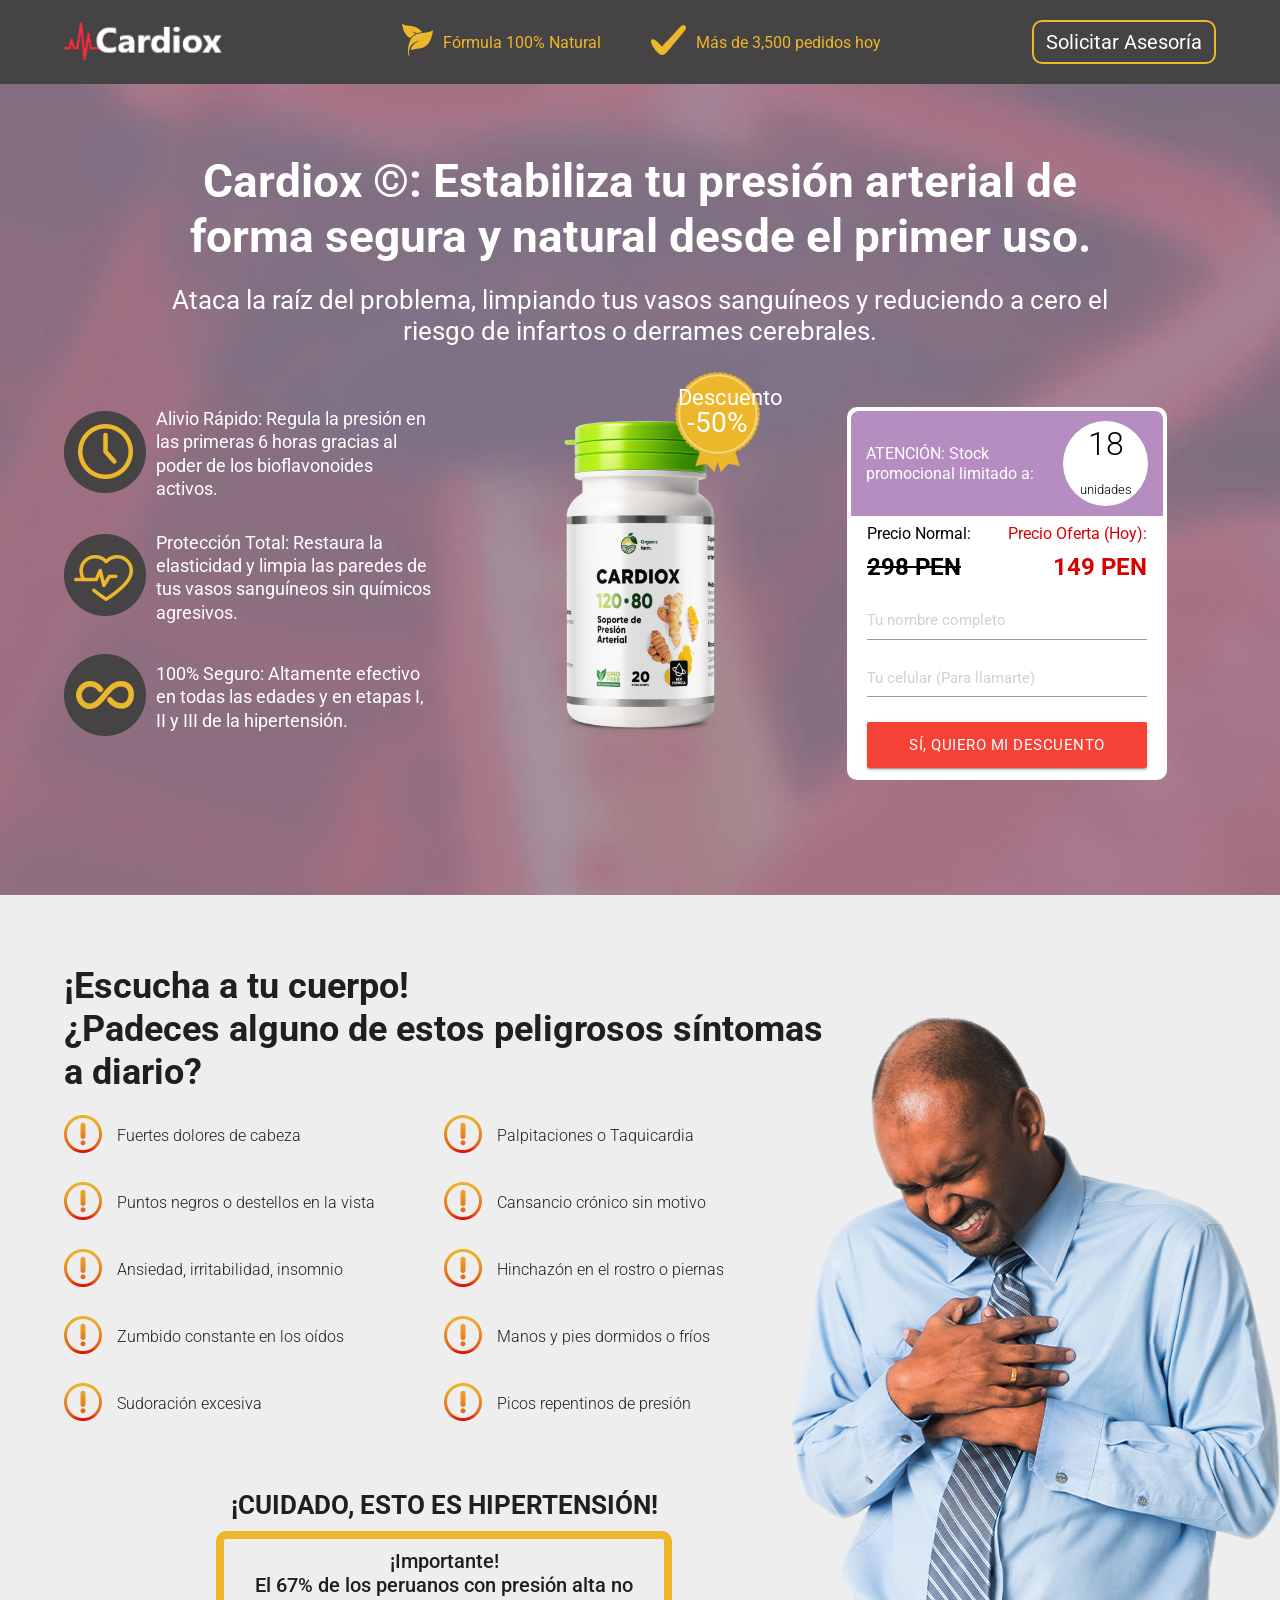
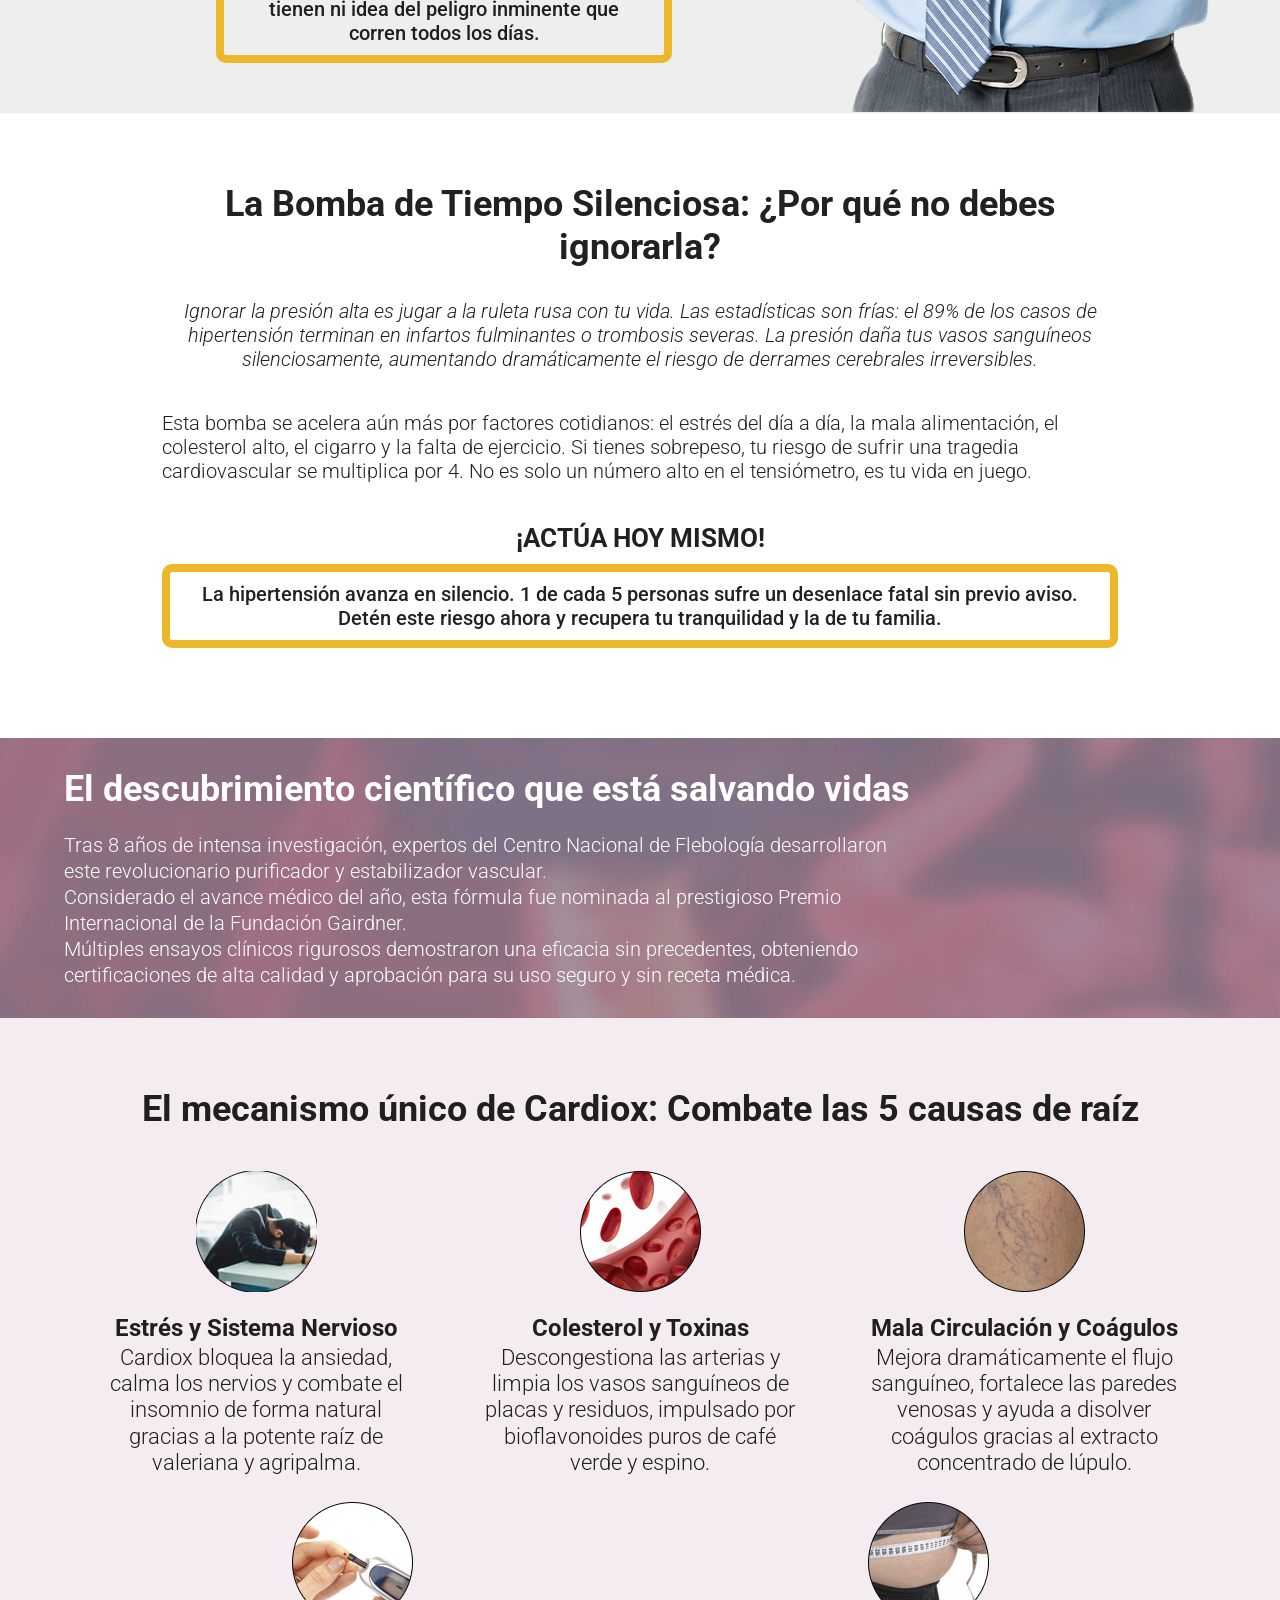
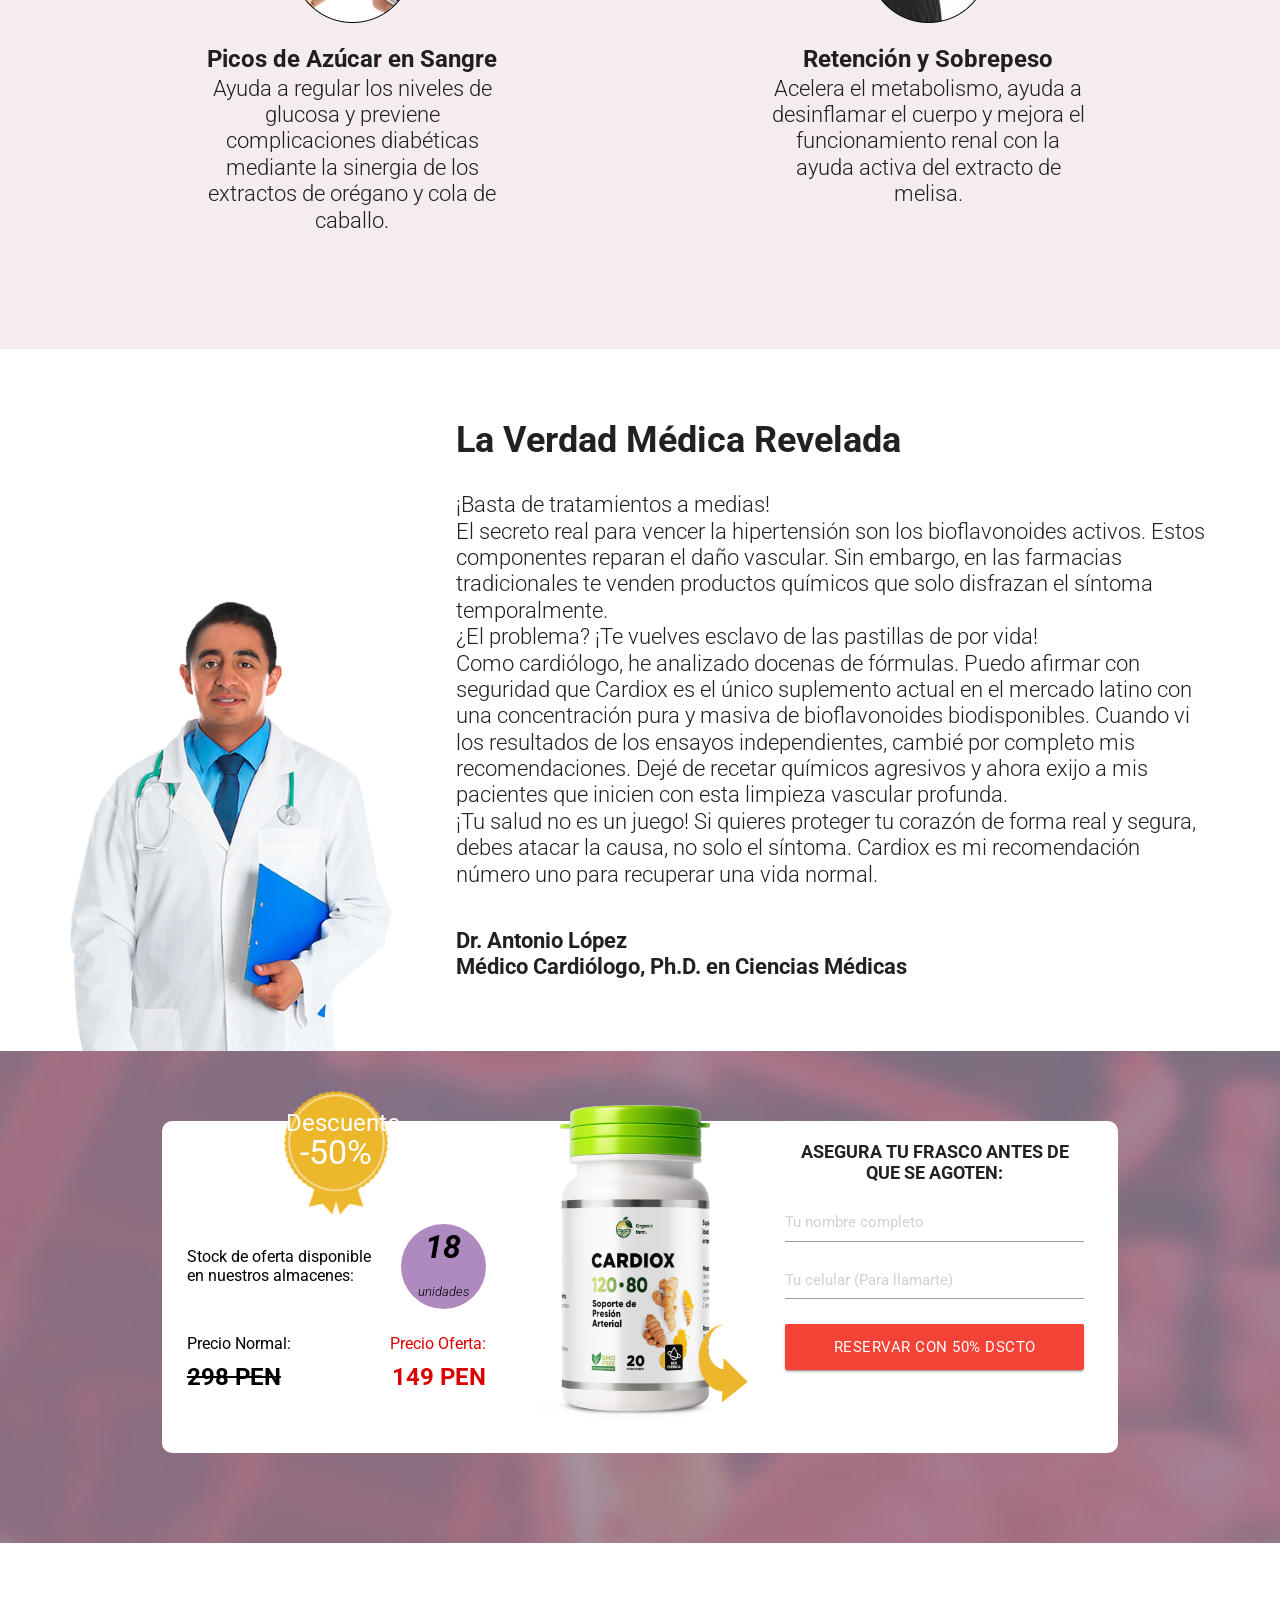
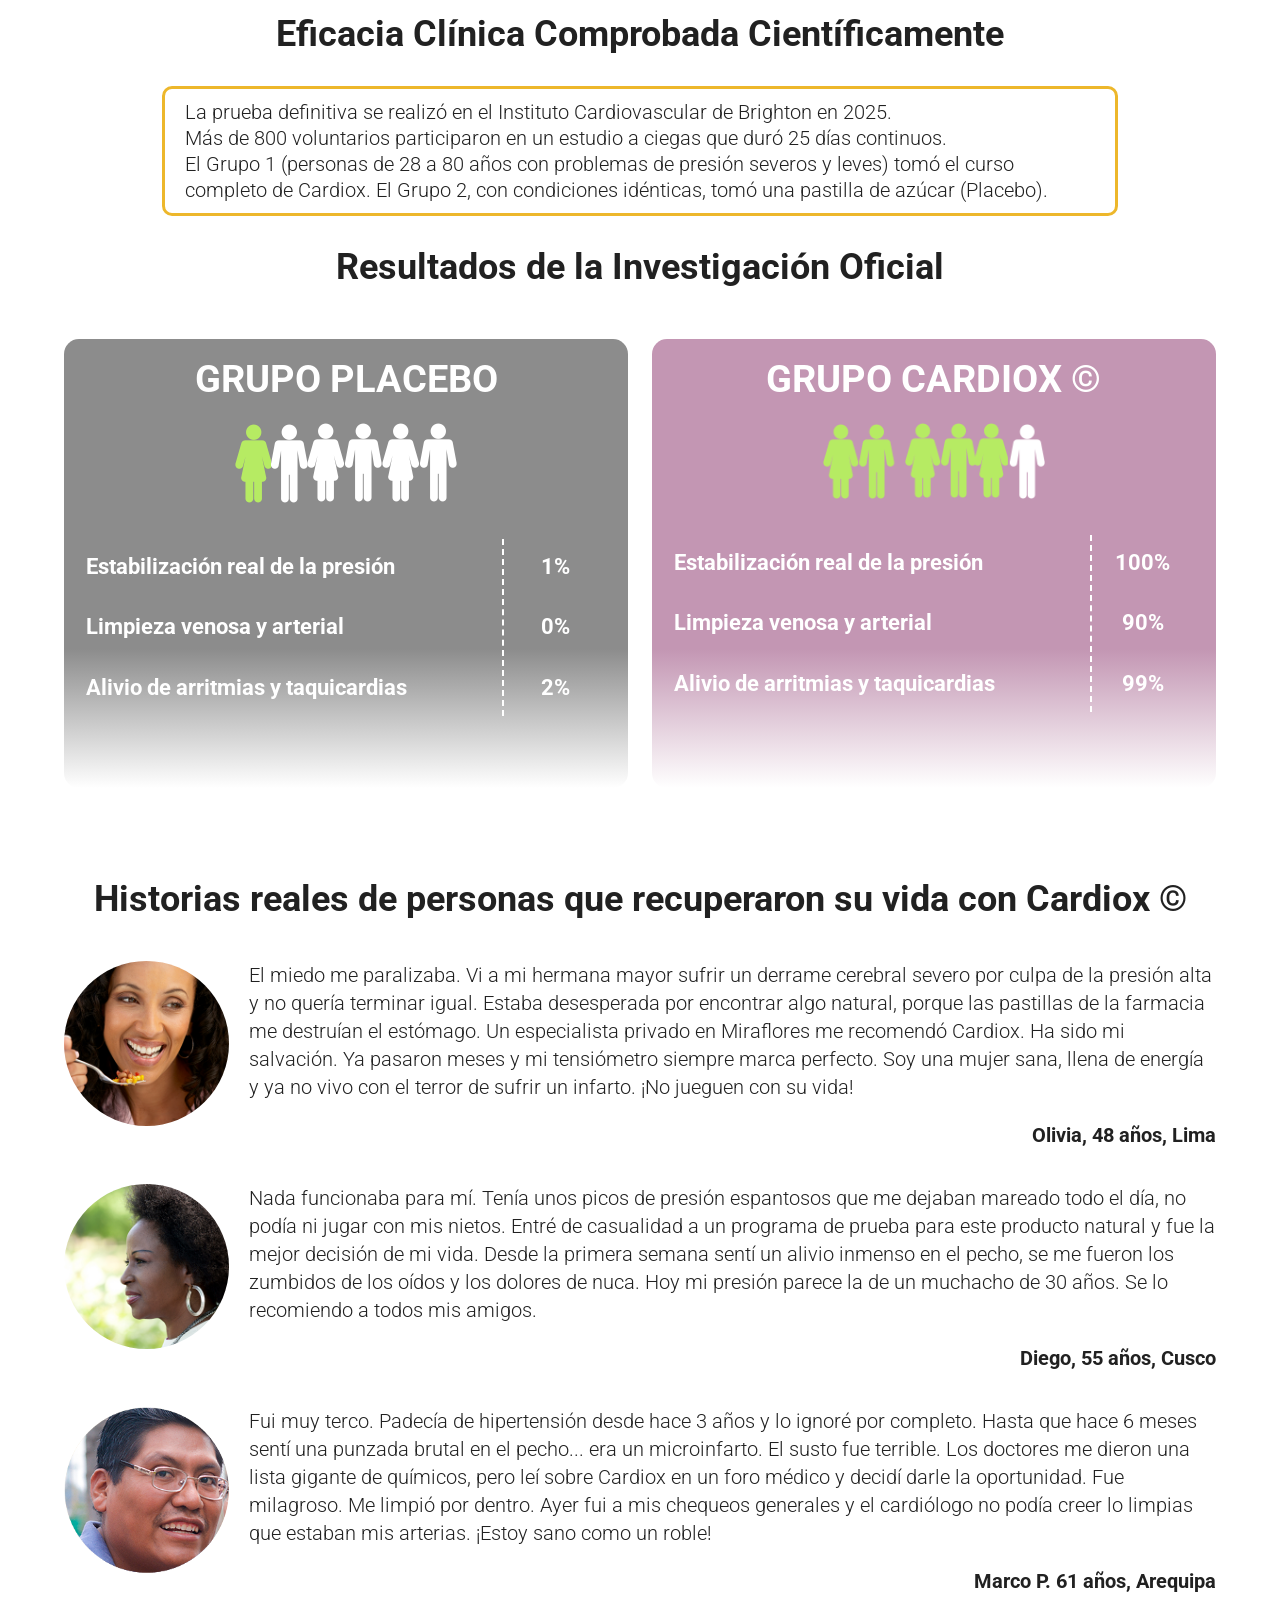
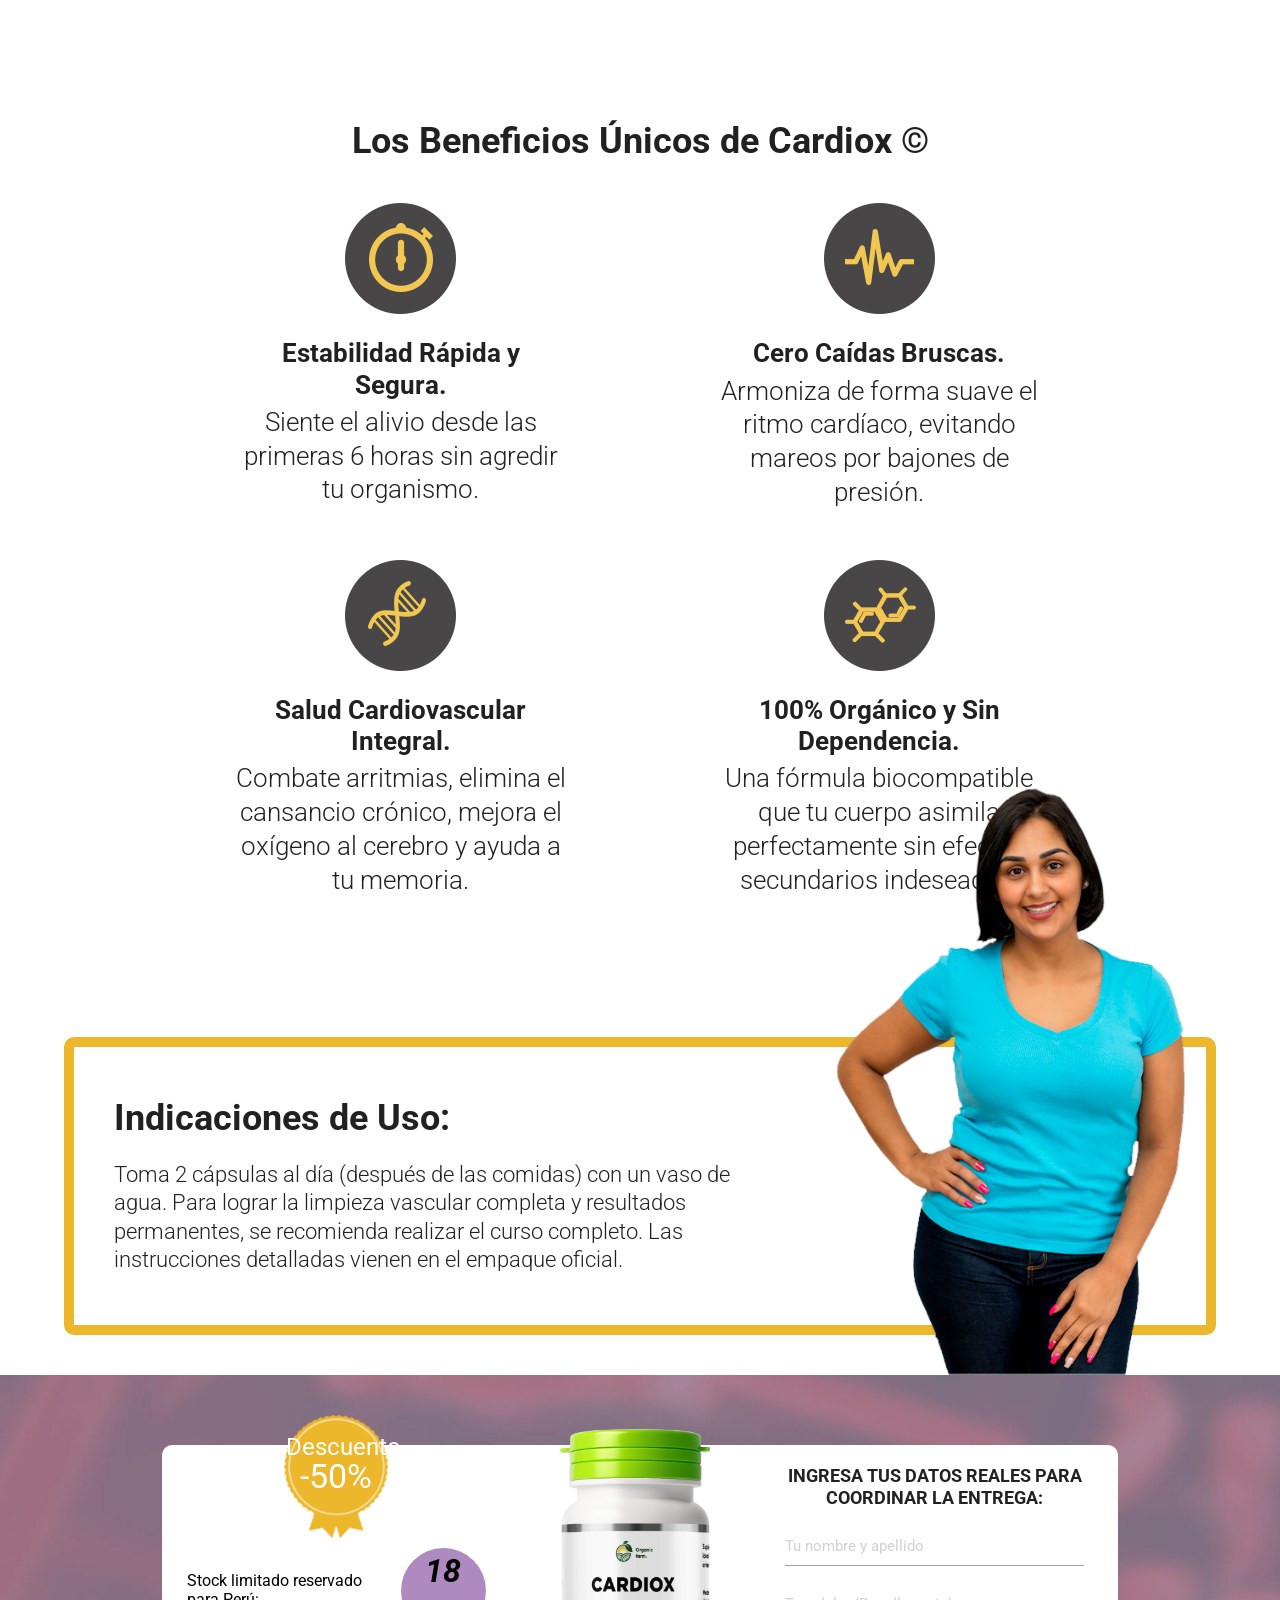
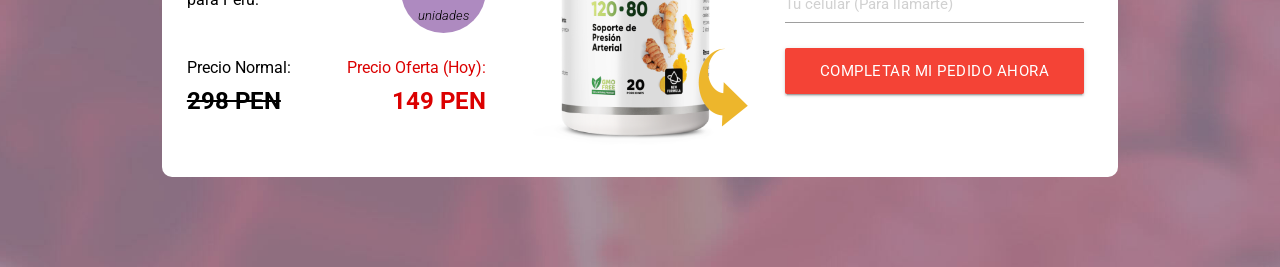
==== commit 8338a80f: "Update index.html" ====
--- a/index.html
+++ b/index.html
@@ -1,10 +1,10 @@
 <!DOCTYPE html>
-<html lang="es">
+<html lang="es-PE">
 <head>
 	<meta charset="UTF-8">
 	<meta name="viewport" content="width=device-width, initial-scale=1.0">
 	<meta http-equiv="X-UA-Compatible" content="ie=edge">
-	<title>Compra Cardiox a un buen precio. Precio, comentarios. ¡Pide Cardiox ahora!</title>
+	<title>Cardiox Perú: Normaliza tu Presión Arterial de Forma Segura. ¡Oferta Hoy!</title>
 	<link rel="shortcut icon" href="img/favicon.png" type="image/x-icon">
 	<link rel="preconnect" href="https://fonts.googleapis.com">
 	<link rel="preconnect" href="https://fonts.gstatic.com" crossorigin>
@@ -47,14 +47,14 @@
 							<div class="headerContent-items">
 								<div class="headerItem">
 									<div class="headerItem-icon"><img alt="" src="img/headericon_01.png"></div>
-									<div class="headerItem-text">100% orgánico</div>
+									<div class="headerItem-text">Fórmula 100% Natural</div>
 								</div>
 								<div class="headerItem">
 									<div class="headerItem-icon"><img alt="" src="img/headericon_02.png"></div>
-									<div class="headerItem-text">3567 personas lo pidieron hoy</div>
-								</div>
-							</div>
-							<a href="" class="headerButton" >Pide que te llamen</a>
+									<div class="headerItem-text">Más de 3,500 pedidos hoy</div>
+								</div>
+							</div>
+							<a href="#form" class="headerButton" >Solicitar Asesoría</a>
 						</div>
 					</div>
 				</div>
@@ -64,35 +64,35 @@
 			<div class="container">
 				<div class="row">
 					<div class="col xl10 offset-xl1 l12 m12 s12">
-						<div class="block_01-title">Cardiox ©: presión arterial normal desde su primer consumo. Acción prolongada.</div>
-						<div class="block_01-subtitle">Ataca la causa de la enfermedad, reduciendo a cero el riesgo de derrame cerebral e infarto.</div>
+						<div class="block_01-title">Cardiox ©: Estabiliza tu presión arterial de forma segura y natural desde el primer uso.</div>
+						<div class="block_01-subtitle">Ataca la raíz del problema, limpiando tus vasos sanguíneos y reduciendo a cero el riesgo de infartos o derrames cerebrales.</div>
 					</div>
 				</div>
 				<div class="row">
 					<div class="col xl4 l4 m12 s12">
 						<div class="plusesItem dflex">
 							<div class="img_box plusesItem-icon"><img alt="" src="img/plusico_01.png"></div>
-							<div class="plusesItem-text">Normaliza la presión arterial dentro de las primeras 6 horas debido a los bioflavonoides</div>
+							<div class="plusesItem-text">Alivio Rápido: Regula la presión en las primeras 6 horas gracias al poder de los bioflavonoides activos.</div>
 						</div>
 						<div class="plusesItem dflex">
 							<div class="img_box plusesItem-icon"><img alt="" src="img/plusico_02.png"></div>
-							<div class="plusesItem-text">Restaura el tono y la elasticidad de los vasos sanguíneos con un solo tratamiento.</div>
+							<div class="plusesItem-text">Protección Total: Restaura la elasticidad y limpia las paredes de tus vasos sanguíneos sin químicos agresivos.</div>
 						</div>
 						<div class="plusesItem dflex">
 							<div class="img_box plusesItem-icon"><img alt="" src="img/plusico_03.png"></div>
-							<div class="plusesItem-text">Seguro para cualquier edad Efectivo en las etapas I, II y III de la hipertensión.</div>
+							<div class="plusesItem-text">100% Seguro: Altamente efectivo en todas las edades y en etapas I, II y III de la hipertensión.</div>
 						</div>
 					</div>
 					<div class="col xl4 l4 m6 s12">
 						<div class="img_box productBox">
 							<img alt="" src="img/product.png">
-							<div class="obj saleBox">Venta <span> -50% </span></div>
+							<div class="obj saleBox">Descuento <span> -50% </span></div>
 						</div>
 					</div>
 					<div class="col xl4 l4 m6 s12">
 						<div class="formBox">
 							<div class="dflex formBox-header">
-								<div class="formBox-header__text">La cantidad del producto es limitada:</div>
+								<div class="formBox-header__text">ATENCIÓN: Stock promocional limitado a:</div>
 								<div class="valign-wrapper formBox-header__count">
 									<div><span class="countBox"> 18 </span><b> unidades </b></div>
 								</div>
@@ -101,13 +101,13 @@
 								<div class="dflex priceBox">
 									<div class="priceBox-item">
 										<div class="oldPrice">
-											<div class="priceBox-title">Precio de exportación:</div>
+											<div class="priceBox-title">Precio Normal:</div>
 											<div class="priceBox-info al-cost-promo"> €</div>
 										</div>
 									</div>
 									<div class="priceBox-item">
 										<div class="newPrice">
-											<div class="priceBox-title">Precio de descuento:</div>
+											<div class="priceBox-title">Precio Oferta (Hoy):</div>
 											<div class="priceBox-info al-cost"> €</div>
 										</div>
 									</div>
@@ -116,13 +116,13 @@
 									<form class="orderForm al-form" id="order_form" method="POST" action="/api">
 										<select class="al-country" name="country" style="display:none"></select>
 										<div class="input-field">
-											<input id="name" name="name" placeholder="Ingresa tu nombre"  type="text">
+											<input id="name" name="name" placeholder="Tu nombre completo" type="text">
 										</div>
 										<div class="input-field">
-											<input class="only_number" id="phone" name="phone" placeholder="Ingresa tu número de teléfono"  type="tel">
+											<input class="only_number" id="phone" name="phone" placeholder="Tu celular (Para llamarte)" type="tel">
 										</div>
 										<div class="buttonBox">
-											<button class="waves-effect btn red button__text customBtn" type="submit">Pedido</button>
+											<button class="waves-effect btn red button__text customBtn" type="submit">SÍ, QUIERO MI DESCUENTO</button>
 										</div>
 
 									</form>
@@ -138,52 +138,52 @@
 				<div class="obj objBox1"><img alt="" class="lazy" src="img/men.png"></div>
 				<div class="row m-0">
 					<div class="col xl8 l8 m12 s12">
-						<div class="block_02-title"><span> ¡Compruébalo tú mismo! </span> ¿Padeces al menos uno de los siguientes síntomas?</div>
+						<div class="block_02-title"><span> ¡Escucha a tu cuerpo! </span> ¿Padeces alguno de estos peligrosos síntomas a diario?</div>
 						<div class="dflex symptomBox">
 							<div class="dflex symptomBox-item">
 								<div class="symptomItem-icon"><img alt="" src="img/attantion.png"></div>
-								<div class="symptomItem-text">Dolores de cabeza</div>
-							</div>
-							<div class="dflex symptomBox-item">
-								<div class="symptomItem-icon"><img alt="" src="img/attantion.png"></div>
-								<div class="symptomItem-text">Taquicardia</div>
-							</div>
-							<div class="dflex symptomBox-item">
-								<div class="symptomItem-icon"><img alt="" src="img/attantion.png"></div>
-								<div class="symptomItem-text">Puntos negros ante los ojos (miodesopsias)</div>
-							</div>
-							<div class="dflex symptomBox-item">
-								<div class="symptomItem-icon"><img alt="" src="img/attantion.png"></div>
-								<div class="symptomItem-text">Fatiga crónica</div>
-							</div>
-							<div class="dflex symptomBox-item">
-								<div class="symptomItem-icon"><img alt="" src="img/attantion.png"></div>
-								<div class="symptomItem-text">Apatía, irritación, somnolencia</div>
-							</div>
-							<div class="dflex symptomBox-item">
-								<div class="symptomItem-icon"><img alt="" src="img/attantion.png"></div>
-								<div class="symptomItem-text">Edema facial</div>
-							</div>
-							<div class="dflex symptomBox-item">
-								<div class="symptomItem-icon"><img alt="" src="img/attantion.png"></div>
-								<div class="symptomItem-text">Visión borrosa</div>
-							</div>
-							<div class="dflex symptomBox-item">
-								<div class="symptomItem-icon"><img alt="" src="img/attantion.png"></div>
-								<div class="symptomItem-text">Dedos adormecidos y fríos</div>
-							</div>
-							<div class="dflex symptomBox-item">
-								<div class="symptomItem-icon"><img alt="" src="img/attantion.png"></div>
-								<div class="symptomItem-text">Hiperhidrosis</div>
-							</div>
-							<div class="dflex symptomBox-item">
-								<div class="symptomItem-icon"><img alt="" src="img/attantion.png"></div>
-								<div class="symptomItem-text">Picos de presión arterial</div>
+								<div class="symptomItem-text">Fuertes dolores de cabeza</div>
+							</div>
+							<div class="dflex symptomBox-item">
+								<div class="symptomItem-icon"><img alt="" src="img/attantion.png"></div>
+								<div class="symptomItem-text">Palpitaciones o Taquicardia</div>
+							</div>
+							<div class="dflex symptomBox-item">
+								<div class="symptomItem-icon"><img alt="" src="img/attantion.png"></div>
+								<div class="symptomItem-text">Puntos negros o destellos en la vista</div>
+							</div>
+							<div class="dflex symptomBox-item">
+								<div class="symptomItem-icon"><img alt="" src="img/attantion.png"></div>
+								<div class="symptomItem-text">Cansancio crónico sin motivo</div>
+							</div>
+							<div class="dflex symptomBox-item">
+								<div class="symptomItem-icon"><img alt="" src="img/attantion.png"></div>
+								<div class="symptomItem-text">Ansiedad, irritabilidad, insomnio</div>
+							</div>
+							<div class="dflex symptomBox-item">
+								<div class="symptomItem-icon"><img alt="" src="img/attantion.png"></div>
+								<div class="symptomItem-text">Hinchazón en el rostro o piernas</div>
+							</div>
+							<div class="dflex symptomBox-item">
+								<div class="symptomItem-icon"><img alt="" src="img/attantion.png"></div>
+								<div class="symptomItem-text">Zumbido constante en los oídos</div>
+							</div>
+							<div class="dflex symptomBox-item">
+								<div class="symptomItem-icon"><img alt="" src="img/attantion.png"></div>
+								<div class="symptomItem-text">Manos y pies dormidos o fríos</div>
+							</div>
+							<div class="dflex symptomBox-item">
+								<div class="symptomItem-icon"><img alt="" src="img/attantion.png"></div>
+								<div class="symptomItem-text">Sudoración excesiva</div>
+							</div>
+							<div class="dflex symptomBox-item">
+								<div class="symptomItem-icon"><img alt="" src="img/attantion.png"></div>
+								<div class="symptomItem-text">Picos repentinos de presión</div>
 							</div>
 						</div>
 						<div class="bannerBox">
-							<div class="bannerBox-title">¡ESTO ES HIPERTENSIÓN!</div>
-							<div class="bannerBox-text"><span> ¡Importante! </span> El 67% de los pacientes hipertensos de Perú no tienen ni idea de que están enfermos.</div>
+							<div class="bannerBox-title">¡CUIDADO, ESTO ES HIPERTENSIÓN!</div>
+							<div class="bannerBox-text"><span> ¡Importante! </span> El 67% de los peruanos con presión alta no tienen ni idea del peligro inminente que corren todos los días.</div>
 						</div>
 					</div>
 				</div>
@@ -193,18 +193,18 @@
 			<div class="container">
 				<div class="row">
 					<div class="col xl10 offset-xl1 l12 m12 s12">
-						<div class="block_03-title">¿Por qué es peligrosa la hipertensión?</div>
+						<div class="block_03-title">La Bomba de Tiempo Silenciosa: ¿Por qué no debes ignorarla?</div>
 						<div class="block_03-subtitle center-align">
 							<i>
-								Las consecuencias de la hipertensión arterial son más peligrosas que las enfermedades oncológicas y la tuberculosis en conjunto. El 89% de los casos de hipertensión terminan en infartos. La trombosis se desarrolla en los vasos sanguíneos. Los riesgos de hemorragias cerebrales y el desarrollo de apoplejías son altos.
+								Ignorar la presión alta es jugar a la ruleta rusa con tu vida. Las estadísticas son frías: el 89% de los casos de hipertensión terminan en infartos fulminantes o trombosis severas. La presión daña tus vasos sanguíneos silenciosamente, aumentando dramáticamente el riesgo de derrames cerebrales irreversibles.
 							</i>
 						</div>
 						<div class="block_03-subtitle">
-							Fumar, beber alcohol, la malnutrición, el sedentarismo, el estrés y los altos niveles de colesterol hacen que las consecuencias sean especialmente peligrosas. Las personas con exceso de peso sufren de hipertensión 3-4 veces más a menudo que las personas normales.
+							Esta bomba se acelera aún más por factores cotidianos: el estrés del día a día, la mala alimentación, el colesterol alto, el cigarro y la falta de ejercicio. Si tienes sobrepeso, tu riesgo de sufrir una tragedia cardiovascular se multiplica por 4. No es solo un número alto en el tensiómetro, es tu vida en juego.
 						</div>
 						<div class="bannerBox">
-							<div class="bannerBox-title">¡IMPORTANTE!</div>
-							<div class="bannerBox-text">La hipertensión progresa rápidamente, uno de cada cinco pacientes se enfrenta a un riesgo de desenlace letal. Comienza el tratamiento ahora y recupera tu salud.</div>
+							<div class="bannerBox-title">¡ACTÚA HOY MISMO!</div>
+							<div class="bannerBox-text">La hipertensión avanza en silencio. 1 de cada 5 personas sufre un desenlace fatal sin previo aviso. Detén este riesgo ahora y recupera tu tranquilidad y la de tu familia.</div>
 						</div>
 					</div>
 				</div>
@@ -215,11 +215,11 @@
 			<div class="container">
 				<div class="row m-0">
 					<div class="col xl9 l12 m12 s12">
-						<div class="block_04-title">El descubrimiento de los científicos que marcó una época</div>
-						<div class="block_04-text">A los científicos británicos del Centro Nacional de Flebología les llevó 8 años desarrollar este suplemento terapéutico profiláctico.</div>
-						<div class="block_04-text">El descubrimiento del año fue nominado para el Premio Internacional de la Fundación Gairdner.</div>
+						<div class="block_04-title">El descubrimiento científico que está salvando vidas</div>
+						<div class="block_04-text">Tras 8 años de intensa investigación, expertos del Centro Nacional de Flebología desarrollaron este revolucionario purificador y estabilizador vascular.</div>
+						<div class="block_04-text">Considerado el avance médico del año, esta fórmula fue nominada al prestigioso Premio Internacional de la Fundación Gairdner.</div>
 						<div class="block_04-text">
-							Las pruebas en múltiples etapas demostraron la efectividad del suplemento, lo que proporcionó a los investigadores todas las licencias, certificados de calidad y apoyo gubernamental necesarios.
+							Múltiples ensayos clínicos rigurosos demostraron una eficacia sin precedentes, obteniendo certificaciones de alta calidad y aprobación para su uso seguro y sin receta médica.
 						</div>
 					</div>
 				</div>
@@ -229,34 +229,34 @@
 			<div class="container">
 				<div class="row">
 					<div class="col xl12 l12 m12 s12">
-						<div class="block_05-title">Cardiox elimina las 5 causas principales de la hipertensión</div>
+						<div class="block_05-title">El mecanismo único de Cardiox: Combate las 5 causas de raíz</div>
 						<div class="dflex causesBox">
 							<div class="causesBox-item">
 								<div class="causesBox-icon img_box"><img alt="" src="img/cause_01.png"></div>
-								<div class="causesBox-title">Sistema nervioso sobrecargado (estrés, insomnio, etc.)</div>
-								<div class="causesBox-text">Cardiox alivia la ansiedad gracias al contenido de la raíz de valeriana y de la agripalma.</div>
+								<div class="causesBox-title">Estrés y Sistema Nervioso</div>
+								<div class="causesBox-text">Cardiox bloquea la ansiedad, calma los nervios y combate el insomnio de forma natural gracias a la potente raíz de valeriana y agripalma.</div>
 							</div>
 							<div class="causesBox-item">
 								<div class="causesBox-icon img_box"><img alt="" src="img/cause_02.png"></div>
-								<div class="causesBox-title">Toxinas en los vasos sanguíneos</div>
-								<div class="causesBox-text">Cardiox mejora la actividad cardíaca, limpia los vasos sanguíneos de residuos gracias a los bioflavonoides obtenidos del café verde y el espino.</div>
+								<div class="causesBox-title">Colesterol y Toxinas</div>
+								<div class="causesBox-text">Descongestiona las arterias y limpia los vasos sanguíneos de placas y residuos, impulsado por bioflavonoides puros de café verde y espino.</div>
 							</div>
 							<div class="causesBox-item">
 								<div class="causesBox-icon img_box"><img alt="" src="img/cause_03.png"></div>
-								<div class="causesBox-title">Varicosidad y trombosis</div>
+								<div class="causesBox-title">Mala Circulación y Coágulos</div>
 								<div class="causesBox-text">
-									Cardiox mejora la circulación sanguínea, desintegra los coágulos y refuerza las paredes de los vasos sanguíneos debido al contenido de conos florales concentrados, conocidos como lúpulo (Humulus lupulus).
+									Mejora dramáticamente el flujo sanguíneo, fortalece las paredes venosas y ayuda a disolver coágulos gracias al extracto concentrado de lúpulo.
 								</div>
 							</div>
 							<div class="causesBox-item">
 								<div class="causesBox-icon img_box"><img alt="" src="img/cause_04.png"></div>
-								<div class="causesBox-title">Aumento del nivel de azúcar en la sangre</div>
-								<div class="causesBox-text">Cardiox reduce el nivel de azúcar en la sangre, previniendo la diabetes gracias a los extractos de orégano y cola de caballo.</div>
+								<div class="causesBox-title">Picos de Azúcar en Sangre</div>
+								<div class="causesBox-text">Ayuda a regular los niveles de glucosa y previene complicaciones diabéticas mediante la sinergia de los extractos de orégano y cola de caballo.</div>
 							</div>
 							<div class="causesBox-item">
 								<div class="causesBox-icon img_box"><img alt="" src="img/cause_05.png"></div>
-								<div class="causesBox-title">Exceso de peso</div>
-								<div class="causesBox-text">Cardiox estimula el adelgazamiento, el metabolismo y el funcionamiento de los riñones gracias al extracto de melisa.</div>
+								<div class="causesBox-title">Retención y Sobrepeso</div>
+								<div class="causesBox-text">Acelera el metabolismo, ayuda a desinflamar el cuerpo y mejora el funcionamiento renal con la ayuda activa del extracto de melisa.</div>
 							</div>
 						</div>
 					</div>
@@ -268,17 +268,17 @@
 				<div class="obj objBox2"><img alt="" class="lazy" src="img/expert.png"></div>
 				<div class="row m-0">
 					<div class="col xl8 offset-xl4 l10 offset-l2 m12 s12">
-						<div class="block_06-title">Opinión de experto</div>
-						<div class="block_06-text">¡Lo confirmo!</div>
+						<div class="block_06-title">La Verdad Médica Revelada</div>
+						<div class="block_06-text">¡Basta de tratamientos a medias!</div>
 						<div class="block_06-text">
-							El principal agente contra la hipertensión son los bioflavonoides. Sólo pueden obtenerse del té verde y del espino. Están presentes en casi todos los remedios para la hipertensión.
-						</div>
-						<div class="block_06-text">¡Pero! ¡Su concentración en la mayoría de los productos es insignificante!</div>
+							El secreto real para vencer la hipertensión son los bioflavonoides activos. Estos componentes reparan el daño vascular. Sin embargo, en las farmacias tradicionales te venden productos químicos que solo disfrazan el síntoma temporalmente.
+						</div>
+						<div class="block_06-text">¿El problema? ¡Te vuelves esclavo de las pastillas de por vida!</div>
 						<div class="block_06-text">
-							Por consiguiente, es posible que haya que esperar el efecto durante muchos años. Sé con certeza que el único remedio con abundancia de bioflavonoides es el product. Vi su fórmula y las conclusiones de expertos independientes y personas reconocidas. Recomiendo este suplemento a los pacientes y les regaño si empiezan a autotratarse y toman algo que "un amigo les aconsejó", "lo leyeron en Internet", "lo escucharon en la televisión".
-						</div>
-						<div class="block_06-text">¡Esto no es correcto! ¡Deberías luchar contra la hipertensión sólo con métodos seguros! Esos en los que confían los médicos, que harán que tu enfermedad desaparezca para siempre.</div>
-						<div class="expertName"><span> Antonio López </span> Médico de categoría superior, Ph.D. en Medicina</div>
+							Como cardiólogo, he analizado docenas de fórmulas. Puedo afirmar con seguridad que Cardiox es el único suplemento actual en el mercado latino con una concentración pura y masiva de bioflavonoides biodisponibles. Cuando vi los resultados de los ensayos independientes, cambié por completo mis recomendaciones. Dejé de recetar químicos agresivos y ahora exijo a mis pacientes que inicien con esta limpieza vascular profunda.
+						</div>
+						<div class="block_06-text">¡Tu salud no es un juego! Si quieres proteger tu corazón de forma real y segura, debes atacar la causa, no solo el síntoma. Cardiox es mi recomendación número uno para recuperar una vida normal.</div>
+						<div class="expertName"><span> Dr. Antonio López </span> Médico Cardiólogo, Ph.D. en Ciencias Médicas</div>
 					</div>
 				</div>
 			</div>
@@ -289,9 +289,9 @@
 					<div class="col xl10 offset-xl1 l12 m6 offset-m4 s12">
 						<div class="dflex customForm">
 							<div class="customForm-item">
-								<div class="saleBox">Venta <span> -50% </span></div>
+								<div class="saleBox">Descuento <span> -50% </span></div>
 								<div class="dflex customForm-header">
-									<div class="formBox-header__text">La cantidad de productos en los almacenes más cercanos es limitada:</div>
+									<div class="formBox-header__text">Stock de oferta disponible en nuestros almacenes:</div>
 									<div class="valign-wrapper formBox-header__count">
 										<div><span class="countBox"> 18 </span><b> unidades </b></div>
 									</div>
@@ -299,13 +299,13 @@
 								<div class="dflex priceBox">
 									<div class="priceBox-item">
 										<div class="oldPrice">
-											<div class="priceBox-title">Precio de exportación:</div>
+											<div class="priceBox-title">Precio Normal:</div>
 											<div class="priceBox-info al-cost-promo"> €</div>
 										</div>
 									</div>
 									<div class="priceBox-item">
 										<div class="newPrice">
-											<div class="priceBox-title">Precio de descuento:</div>
+											<div class="priceBox-title">Precio Oferta:</div>
 											<div class="priceBox-info al-cost"> €</div>
 										</div>
 									</div>
@@ -315,17 +315,17 @@
 								<div class="img_box productBox"><img alt="" src="img/product.png"><img alt="" class="obj objArrow" src="img/arrow.png"></div>
 							</div>
 							<div class="customForm-item">
-								<div class="customForm-title">La cantidad del producto es limitada:</div>
+								<div class="customForm-title">Asegura tu frasco antes de que se agoten:</div>
 								<form class="orderForm al-form" id="order_form" method="POST" action="/api">
 									<select class="al-country" name="country" style="display:none"></select>
 									<div class="input-field">
-										<input id="name" name="name" placeholder="Ingresa tu nombre"  type="text">
+										<input id="name" name="name" placeholder="Tu nombre completo" type="text">
 									</div>
 									<div class="input-field">
-										<input class="only_number" id="phone"  name="phone" placeholder="Ingresa tu número de teléfono" type="tel">
+										<input class="only_number" id="phone" name="phone" placeholder="Tu celular (Para llamarte)" type="tel">
 									</div>
 									<div class="buttonBox">
-										<button class="waves-effect btn red button__text customBtn" type="submit">Pedido</button>
+										<button class="waves-effect btn red button__text customBtn" type="submit">RESERVAR CON 50% DSCTO</button>
 									</div>
 								
 								</form>
@@ -339,49 +339,49 @@
 			<div class="container">
 				<div class="row">
 					<div class="col xl10 offset-xl1 l12 m12 s12">
-						<div class="block_08-title">La efectividad de Cardiox © fue confirmada mediante ensayos clínicos</div>
+						<div class="block_08-title">Eficacia Clínica Comprobada Científicamente</div>
 						<div class="bannerBox-text">
-							<div>La aprobación clínica se llevó a cabo en un hospital de Brighton en <script>document.write((new Date).getFullYear() - 1);</script>.</div>
-							<div>Dos grupos de voluntarios participaron en el ensayo clínico que duró 25 días.</div>
+							<div>La prueba definitiva se realizó en el Instituto Cardiovascular de Brighton en <script>document.write((new Date).getFullYear() - 1);</script>.</div>
+							<div>Más de 800 voluntarios participaron en un estudio a ciegas que duró 25 días continuos.</div>
 							<div>
-								El 1er grupo, formado por hombres y mujeres de 28 a 80 años, con trastornos hipertensivos, que tomaron Cardiox El 2do grupo, formado por hombres y mujeres con condiciones similares, que tomaron un placebo.
-							</div>
-						</div>
-						<div class="block_08-title">Resultados de la investigación</div>
+								El Grupo 1 (personas de 28 a 80 años con problemas de presión severos y leves) tomó el curso completo de Cardiox. El Grupo 2, con condiciones idénticas, tomó una pastilla de azúcar (Placebo).
+							</div>
+						</div>
+						<div class="block_08-title">Resultados de la Investigación Oficial</div>
 					</div>
 				</div>
 				<div class="row">
 					<div class="col xl12 l12 m12 s12">
 						<div class="dflex resultBox">
 							<div class="resultBox-item">
-								<div class="resultBox-title">PLACEBO</div>
+								<div class="resultBox-title">GRUPO PLACEBO</div>
 								<div class="resultBox-image img_box"><img alt="" src="img/peaple_left.png"></div>
 								<div class="dflex resultBox-info">
-									<div class="resultBox-text">Normalización de la presión arterial</div>
+									<div class="resultBox-text">Estabilización real de la presión</div>
 									<div class="resultBox-percent">1%</div>
 								</div>
 								<div class="dflex resultBox-info">
-									<div class="resultBox-text">Eliminación de la trombosis venosa</div>
+									<div class="resultBox-text">Limpieza venosa y arterial</div>
 									<div class="resultBox-percent">0%</div>
 								</div>
 								<div class="dflex resultBox-info">
-									<div class="resultBox-text">Eliminación de la arritmia</div>
+									<div class="resultBox-text">Alivio de arritmias y taquicardias</div>
 									<div class="resultBox-percent">2%</div>
 								</div>
 							</div>
 							<div class="resultBox-item">
-								<div class="resultBox-title">Cardiox ©</div>
+								<div class="resultBox-title">GRUPO Cardiox ©</div>
 								<div class="resultBox-image img_box"><img alt="" src="img/people_right.png"></div>
 								<div class="dflex resultBox-info">
-									<div class="resultBox-text">Normalización de la presión arterial</div>
+									<div class="resultBox-text">Estabilización real de la presión</div>
 									<div class="resultBox-percent">100%</div>
 								</div>
 								<div class="dflex resultBox-info">
-									<div class="resultBox-text">Eliminación de la trombosis venosa</div>
+									<div class="resultBox-text">Limpieza venosa y arterial</div>
 									<div class="resultBox-percent">90%</div>
 								</div>
 								<div class="dflex resultBox-info">
-									<div class="resultBox-text">Eliminación de la arritmia</div>
+									<div class="resultBox-text">Alivio de arritmias y taquicardias</div>
 									<div class="resultBox-percent">99%</div>
 								</div>
 							</div>
@@ -394,26 +394,26 @@
 			<div class="container">
 				<div class="row">
 					<div class="col xl12 l12 m12 s12">
-						<div class="block_09-title">Comentarios de personas que apreciaron el efecto de Cardiox ©</div>
+						<div class="block_09-title">Historias reales de personas que recuperaron su vida con Cardiox ©</div>
 						<div class="reviewsBox">
 							<div class="dflex reviewItem">
 								<div class="reviewItem-avatar img_box"><img alt="" src="img/review_01.jpg"></div>
 								<div class="reviewItem-text">
-									Comprendí que la reducción de la PA provoca un accidente cerebrovascular isquémico - infarto cerebral - al ver que le sucede a mi hermana mayor. Los médicos le salvaron la vida, pero no se recuperó completamente. La primera vez que también enfrenté esta enfermedad, ya conocía algunos trucos y sabía que debía buscar remedios vegetales y herbales. Mi médico, una mujer muy sabia, me recetó product. Le estoy muy agradecida. Ya pasaron 4 años y ya no soy hipertensa. Soy una persona completamente sana, que no tiene miedo de un infarto ni de una apoplejía. ¡Cuida tu salud!
-									<span class="authorName"> Olivia, 39 años, Lima </span>
+									El miedo me paralizaba. Vi a mi hermana mayor sufrir un derrame cerebral severo por culpa de la presión alta y no quería terminar igual. Estaba desesperada por encontrar algo natural, porque las pastillas de la farmacia me destruían el estómago. Un especialista privado en Miraflores me recomendó Cardiox. Ha sido mi salvación. Ya pasaron meses y mi tensiómetro siempre marca perfecto. Soy una mujer sana, llena de energía y ya no vivo con el terror de sufrir un infarto. ¡No jueguen con su vida!
+									<span class="authorName"> Olivia, 48 años, Lima </span>
 								</div>
 							</div>
 							<div class="dflex reviewItem">
 								<div class="reviewItem-avatar img_box"><img alt="" src="img/review_02.jpg"></div>
 								<div class="reviewItem-text">
-									Hace algunos años, recibí un tratamiento en el sanatorio de Florida. Allí se investigaba un nuevo remedio para la hipertensión. Sin duda, tenía miedo. Pero, ¿qué otra cosa podía hacer? Ningún otro remedio me ayudaba, así que decidí intentarlo. Por suerte, estaba en un grupo que tomaba Cardiox, y no el placebo. Dos horas después, mi presión se normalizó. Poco a poco, empecé a sentirme mucho mejor! Estoy muy contento de haber participado en el ensayo del producto en ese entonces. Ahora, mi PA siempre está en norma. <span class="authorName"> Diego, 44, Cuzco </span>
+									Nada funcionaba para mí. Tenía unos picos de presión espantosos que me dejaban mareado todo el día, no podía ni jugar con mis nietos. Entré de casualidad a un programa de prueba para este producto natural y fue la mejor decisión de mi vida. Desde la primera semana sentí un alivio inmenso en el pecho, se me fueron los zumbidos de los oídos y los dolores de nuca. Hoy mi presión parece la de un muchacho de 30 años. Se lo recomiendo a todos mis amigos. <span class="authorName"> Diego, 55 años, Cusco </span>
 								</div>
 							</div>
 							<div class="dflex reviewItem">
 								<div class="reviewItem-avatar img_box"><img alt="" src="img/review_03.png"></div>
 								<div class="reviewItem-text">
-									Tengo 51 años. Hace 3 años me diagnosticaron hipertensión en nuestra clínica. Un soplo cardíaco y así sucesivamente. Padecí pero no hice nada al respecto. Hace 6 meses, a juzgar por todos los signos, tuve un micro infarto. Entonces, naturalmente, me asusté, pero me negué a tomar las pastillas que me recetaron de inmediato. La química es dañina, eso todo el mundo lo sabe. Pero no tenía ni idea de qué hacer. Afortunadamente, me encontré con un viejo amigo que me recomendó product. Ahora, como pueden adivinar, NADA me preocupa. Mi presión es normal, ¡estoy sano como un caballo!
-									<span class="authorName"> Marco P. 51 años, Iquitos </span>
+									Fui muy terco. Padecía de hipertensión desde hace 3 años y lo ignoré por completo. Hasta que hace 6 meses sentí una punzada brutal en el pecho... era un microinfarto. El susto fue terrible. Los doctores me dieron una lista gigante de químicos, pero leí sobre Cardiox en un foro médico y decidí darle la oportunidad. Fue milagroso. Me limpió por dentro. Ayer fui a mis chequeos generales y el cardiólogo no podía creer lo limpias que estaban mis arterias. ¡Estoy sano como un roble!
+									<span class="authorName"> Marco P. 61 años, Arequipa </span>
 								</div>
 							</div>
 						</div>
@@ -425,27 +425,27 @@
 			<div class="container">
 				<div class="row">
 					<div class="col xl10 offset-xl1 l12 m12 s12">
-						<div class="block_10-title">Beneficios de Cardiox ©</div>
+						<div class="block_10-title">Los Beneficios Únicos de Cardiox ©</div>
 						<div class="dflex productBonus">
 							<div class="bonusItem center-align">
 								<div class="bonusItem-icon img_box"><img alt="" src="img/bonus_01.png"></div>
-								<div class="bonusItem-title">Ayuda rápida.</div>
-								<div class="bonusItem-text">En las primeras 6 horas siguientes a la ingesta, tu presión se normalizará.</div>
+								<div class="bonusItem-title">Estabilidad Rápida y Segura.</div>
+								<div class="bonusItem-text">Siente el alivio desde las primeras 6 horas sin agredir tu organismo.</div>
 							</div>
 							<div class="bonusItem center-align">
 								<div class="bonusItem-icon img_box"><img alt="" src="img/bonus_02.png"></div>
-								<div class="bonusItem-title">No causa picos o caídas de presión repentinas.</div>
-								<div class="bonusItem-text">Regula con exactitud la función cardíaca.</div>
+								<div class="bonusItem-title">Cero Caídas Bruscas.</div>
+								<div class="bonusItem-text">Armoniza de forma suave el ritmo cardíaco, evitando mareos por bajones de presión.</div>
 							</div>
 							<div class="bonusItem center-align">
 								<div class="bonusItem-icon img_box"><img alt="" src="img/bonus_03.png"></div>
-								<div class="bonusItem-title">Mejoramiento integral de la salud.</div>
-								<div class="bonusItem-text">Eliminación de la angina de pecho, la arritmia, la neurosis, mejora la memoria, recupera el habla y los movimientos después de los accidentes cerebrovasculares.</div>
+								<div class="bonusItem-title">Salud Cardiovascular Integral.</div>
+								<div class="bonusItem-text">Combate arritmias, elimina el cansancio crónico, mejora el oxígeno al cerebro y ayuda a tu memoria.</div>
 							</div>
 							<div class="bonusItem center-align">
 								<div class="bonusItem-icon img_box"><img alt="" src="img/bonus_04.png"></div>
-								<div class="bonusItem-title">Resultado efectivo sin efectos secundarios.</div>
-								<div class="bonusItem-text">Las células vivas de las plantas coinciden completamente con las células del cuerpo humano</div>
+								<div class="bonusItem-title">100% Orgánico y Sin Dependencia.</div>
+								<div class="bonusItem-text">Una fórmula biocompatible que tu cuerpo asimila perfectamente sin efectos secundarios indeseados.</div>
 							</div>
 						</div>
 					</div>
@@ -459,8 +459,8 @@
 						<div class="howToUse valign-wrapper">
 							<div class="obj objBox3 img_box"><img alt="" class="lazy" src="img/women.png"></div>
 							<div class="howToUse-content">
-								<div class="howToUse-title">Método de uso:</div>
-								<div class="howToUse-text">Toma 2 cápsulas después de comer. Para un máximo rendimiento toma el producto durante 3 meses. Las instrucciones detalladas están incluidas en el envase.</div>
+								<div class="howToUse-title">Indicaciones de Uso:</div>
+								<div class="howToUse-text">Toma 2 cápsulas al día (después de las comidas) con un vaso de agua. Para lograr la limpieza vascular completa y resultados permanentes, se recomienda realizar el curso completo. Las instrucciones detalladas vienen en el empaque oficial.</div>
 							</div>
 						</div>
 					</div>
@@ -473,9 +473,9 @@
 					<div class="col xl10 offset-xl1 l12 m7 offset-m4 s12">
 						<div class="dflex customForm">
 							<div class="customForm-item">
-								<div class="saleBox">Venta <span> -50% </span></div>
+								<div class="saleBox">Descuento <span> -50% </span></div>
 								<div class="dflex customForm-header">
-									<div class="formBox-header__text">La cantidad del producto es limitada:</div>
+									<div class="formBox-header__text">Stock limitado reservado para Perú:</div>
 									<div class="valign-wrapper formBox-header__count">
 										<div><span class="countBox"> 18 </span><b> unidades </b></div>
 									</div>
@@ -483,33 +483,33 @@
 								<div class="dflex priceBox">
 									<div class="priceBox-item">
 										<div class="oldPrice">
-											<div class="priceBox-title">Precio de exportación:</div>
+											<div class="priceBox-title">Precio Normal:</div>
 											<div class="priceBox-info al-cost-promo"> €</div>
 										</div>
 									</div>
 									<div class="priceBox-item">
 										<div class="newPrice">
-											<div class="priceBox-title">Precio de descuento:</div>
+											<div class="priceBox-title">Precio Oferta (Hoy):</div>
 											<div class="priceBox-info al-cost"> €</div>
 										</div>
 									</div>
 								</div>
 							</div>
-							<div class="customForm-item "  id="form">
+							<div class="customForm-item " id="form">
 								<div class="img_box productBox"><img alt="" src="img/product.png"><img alt="" class="obj objArrow" src="img/arrow.png"></div>
 							</div>
 							<div class="customForm-item">
-								<div class="customForm-title">Ingresa tus datos en el siguiente formulario:</div>
+								<div class="customForm-title">Ingresa tus datos reales para coordinar la entrega:</div>
 								<form class="orderForm al-form" id="order_form" method="POST" action="/api">
 									<select class="al-country" name="country" style="display:none"></select>
 									<div class="input-field">
-										<input id="name" name="name" placeholder="Ingresa tu nombre" type="text">
+										<input id="name" name="name" placeholder="Tu nombre y apellido" type="text">
 									</div>
 									<div class="input-field">
-										<input class="only_number" id="phone"  name="phone" placeholder="Ingresa tu número de teléfono" type="tel">
+										<input class="only_number" id="phone" name="phone" placeholder="Tu celular (Para llamarte)" type="tel">
 									</div>
 									<div class="buttonBox">
-										<button class="waves-effect btn red button__text customBtn" type="submit">Pedido</button>
+										<button class="waves-effect btn red button__text customBtn" type="submit">COMPLETAR MI PEDIDO AHORA</button>
 									</div>
 							
 								</form>
@@ -527,4 +527,4 @@
 	<script src="/tl-validator.js?country=pe&label=false"></script>
 
 </body>
-</html> +</html>
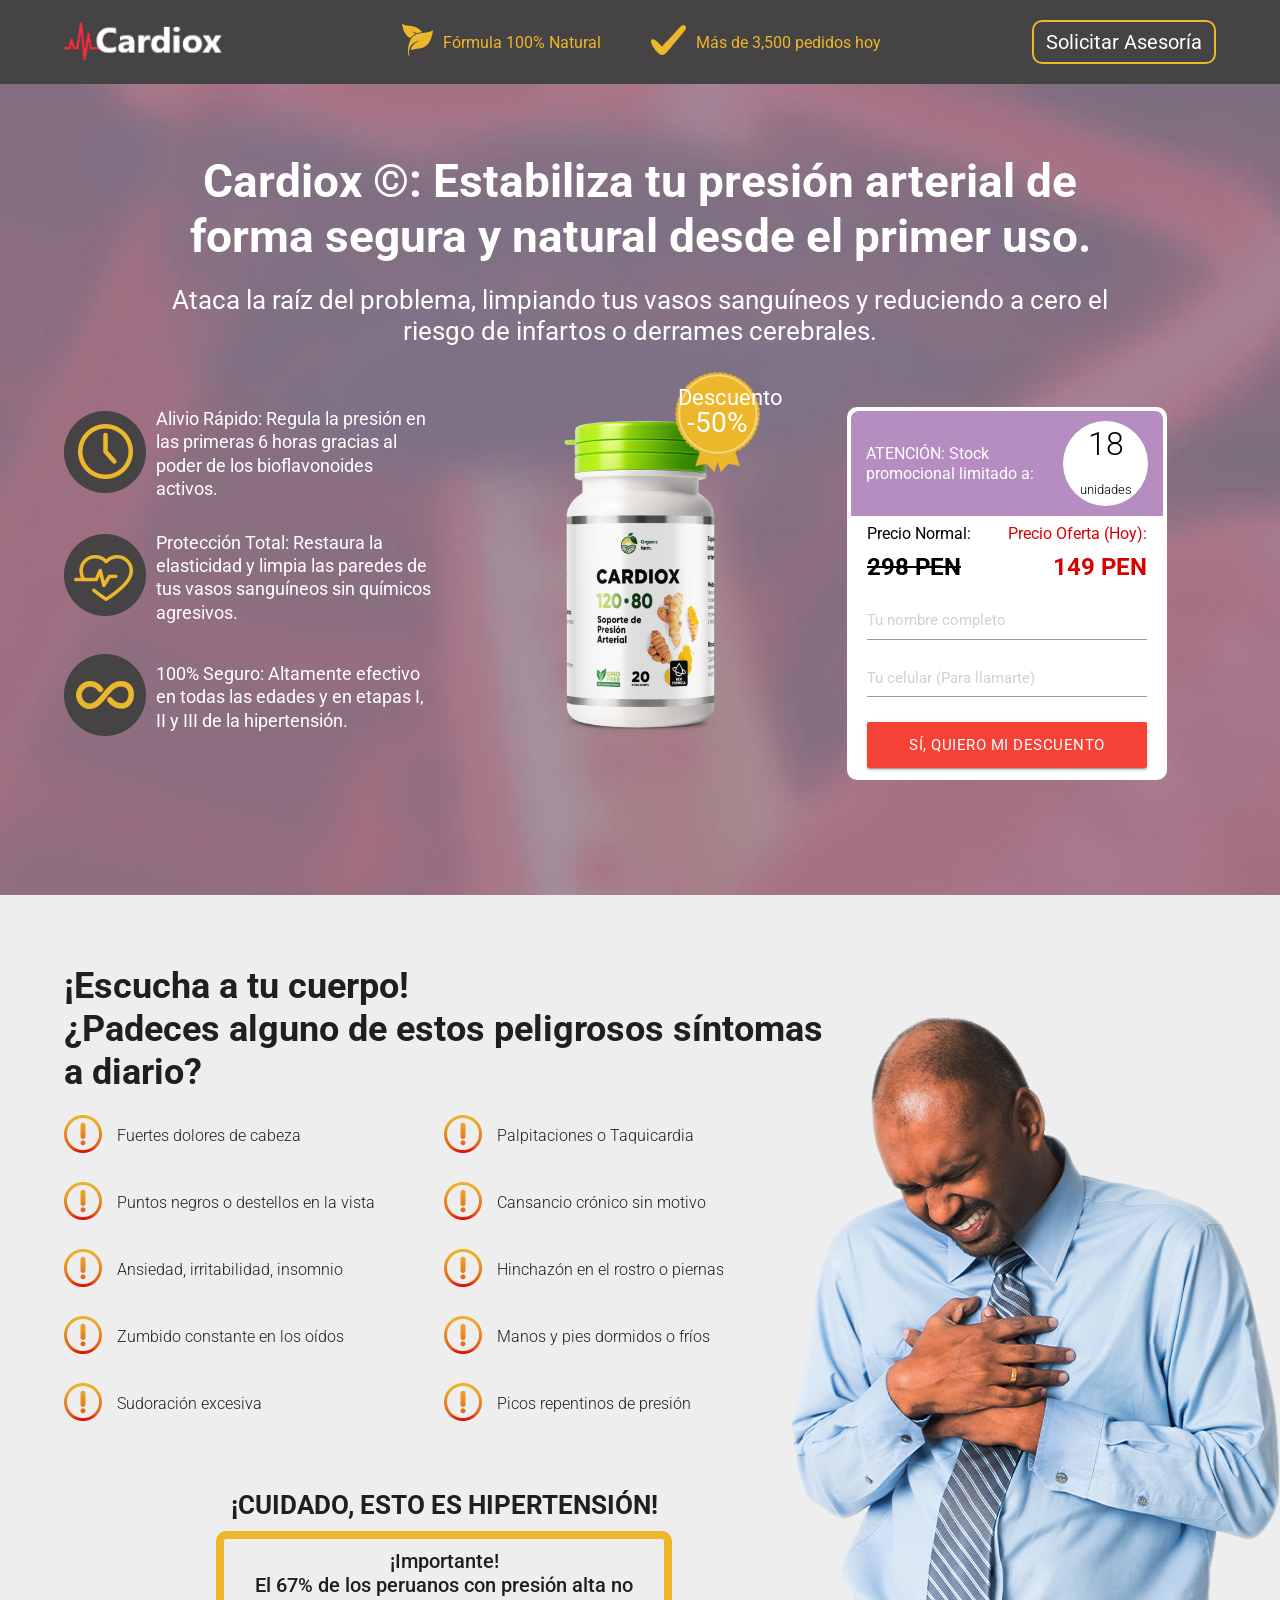
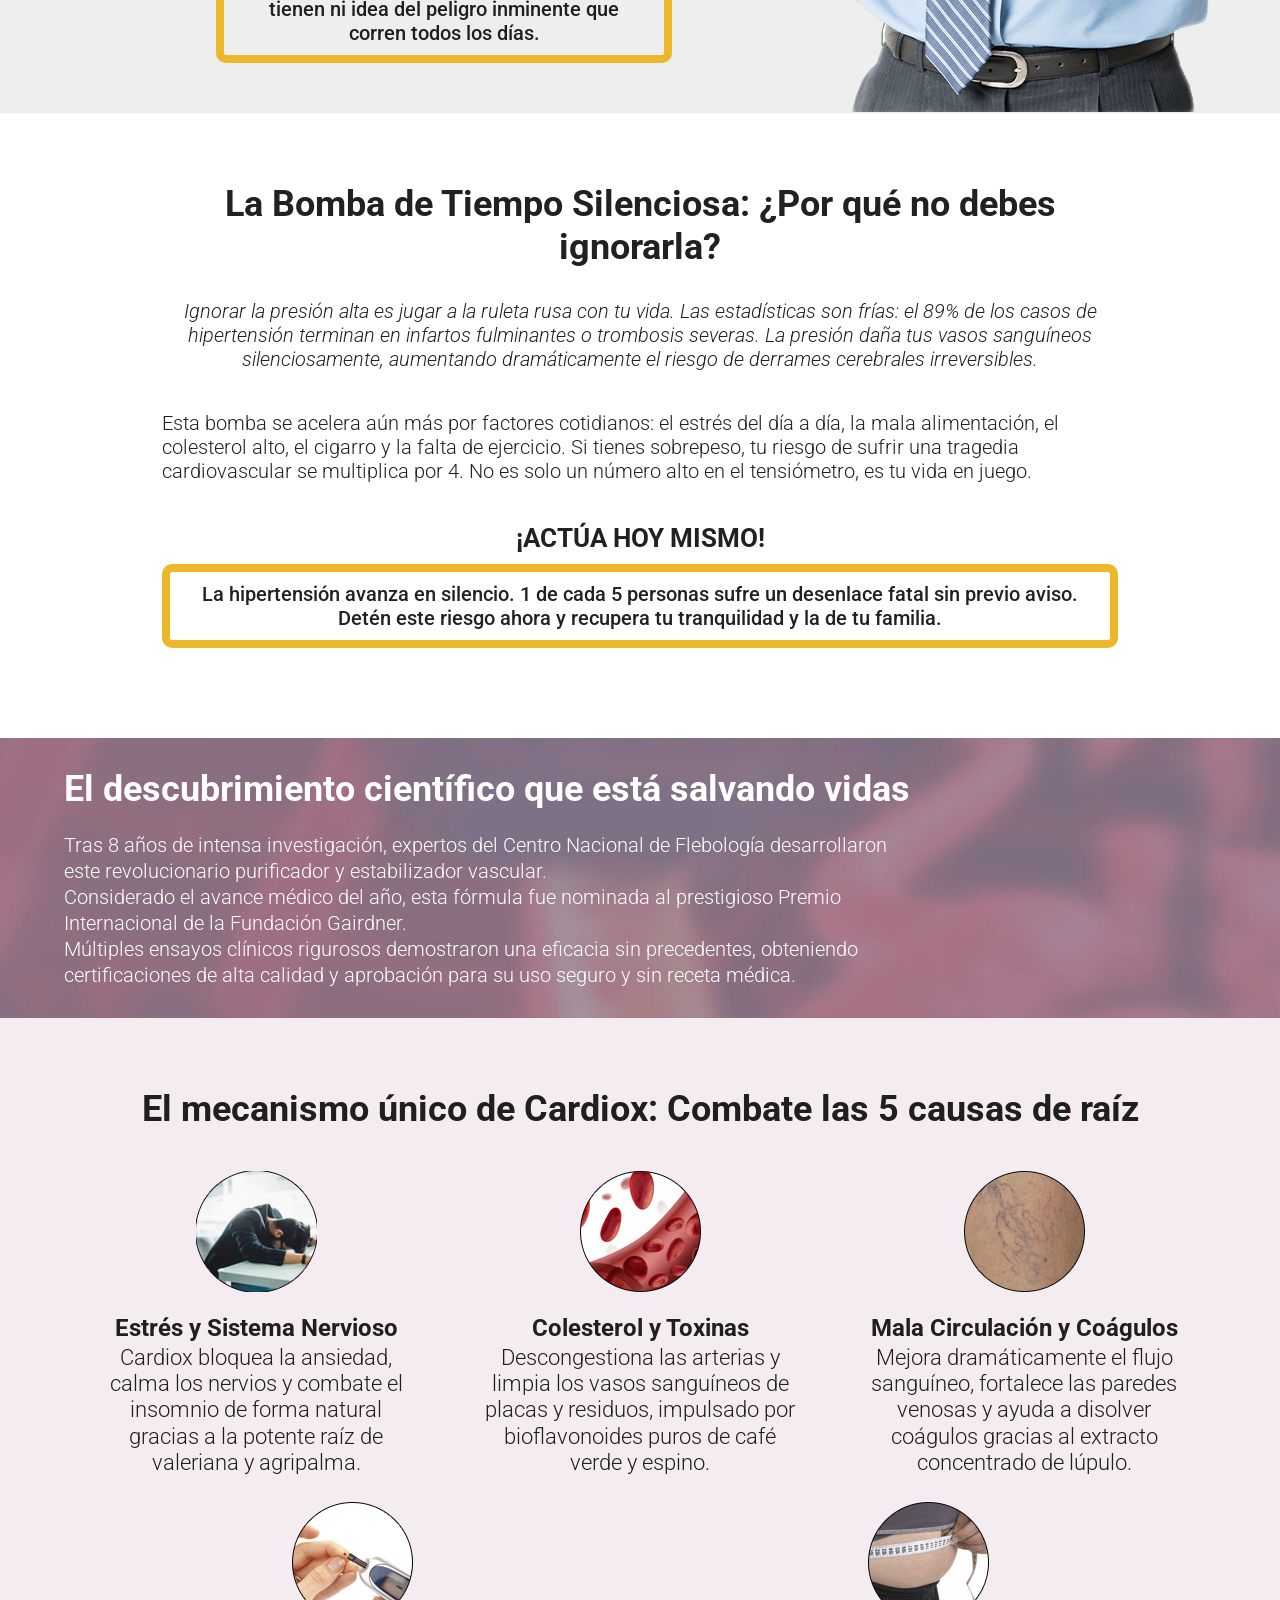
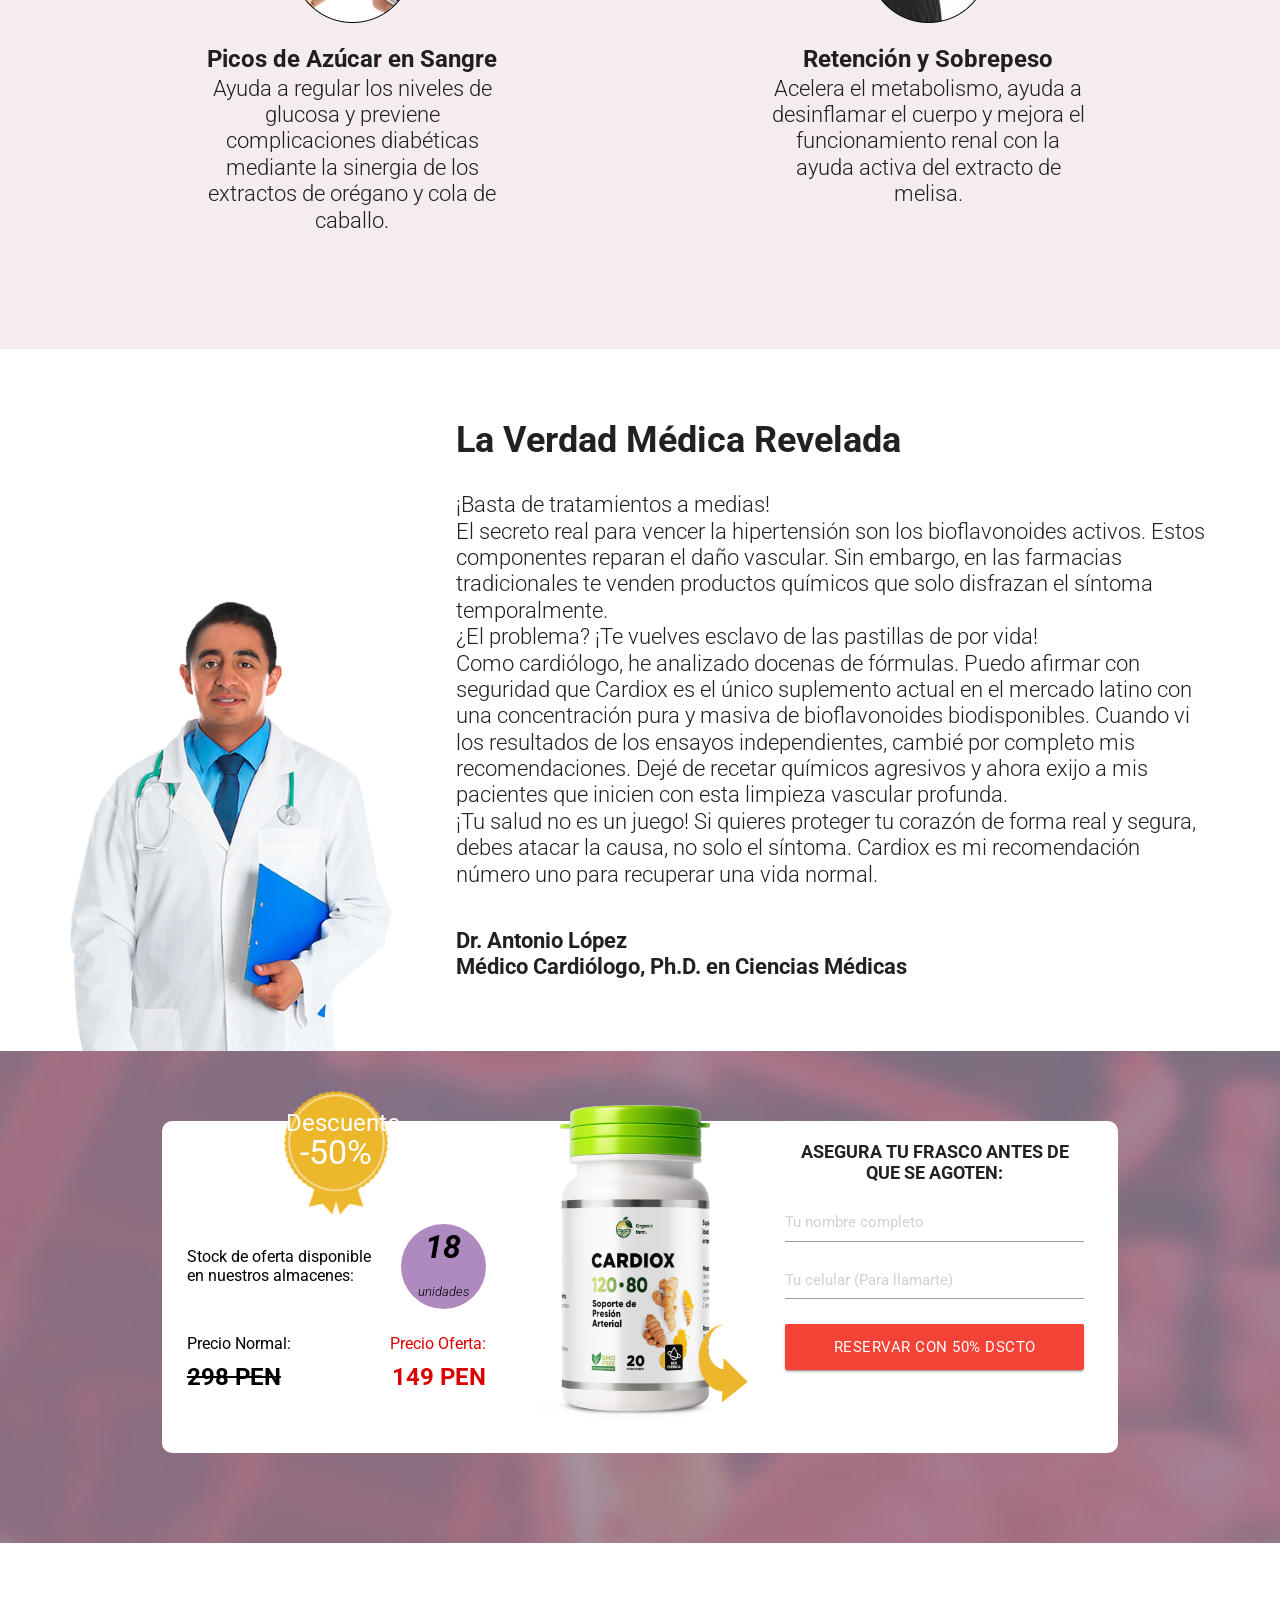
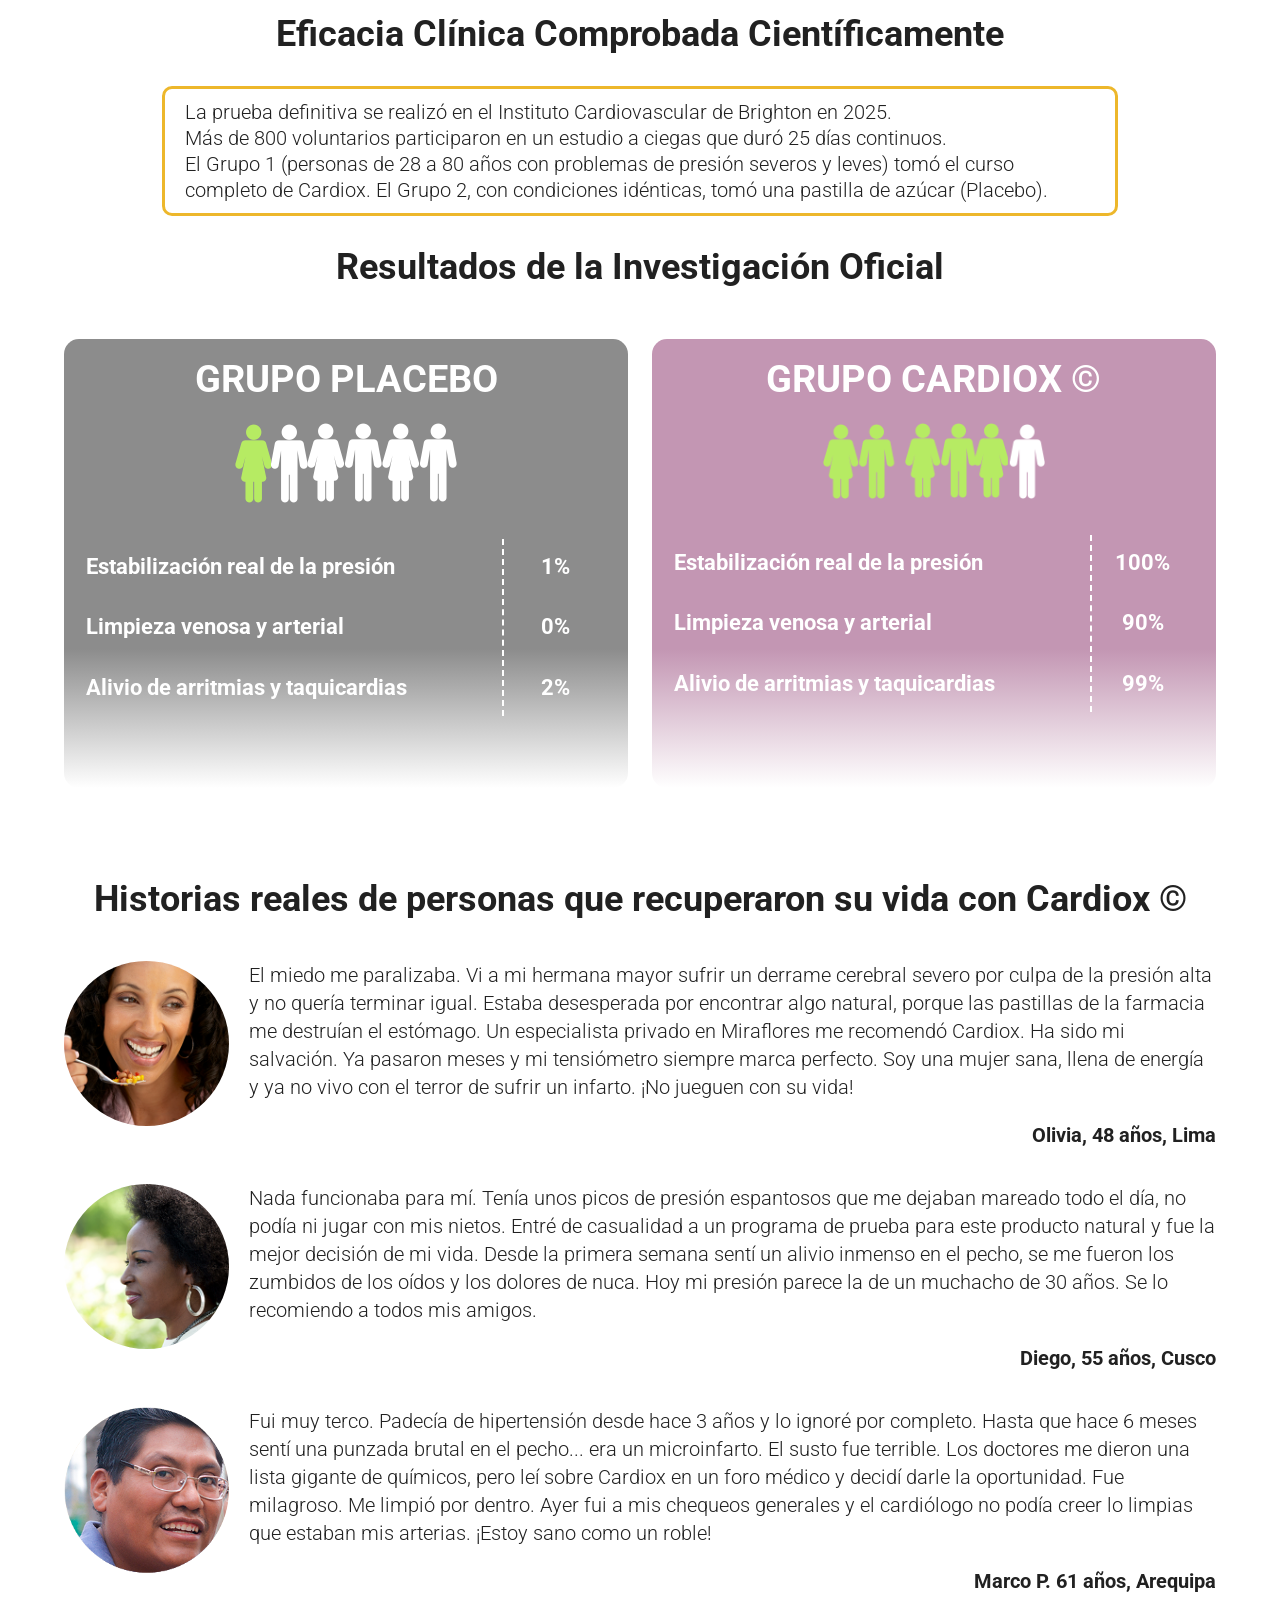
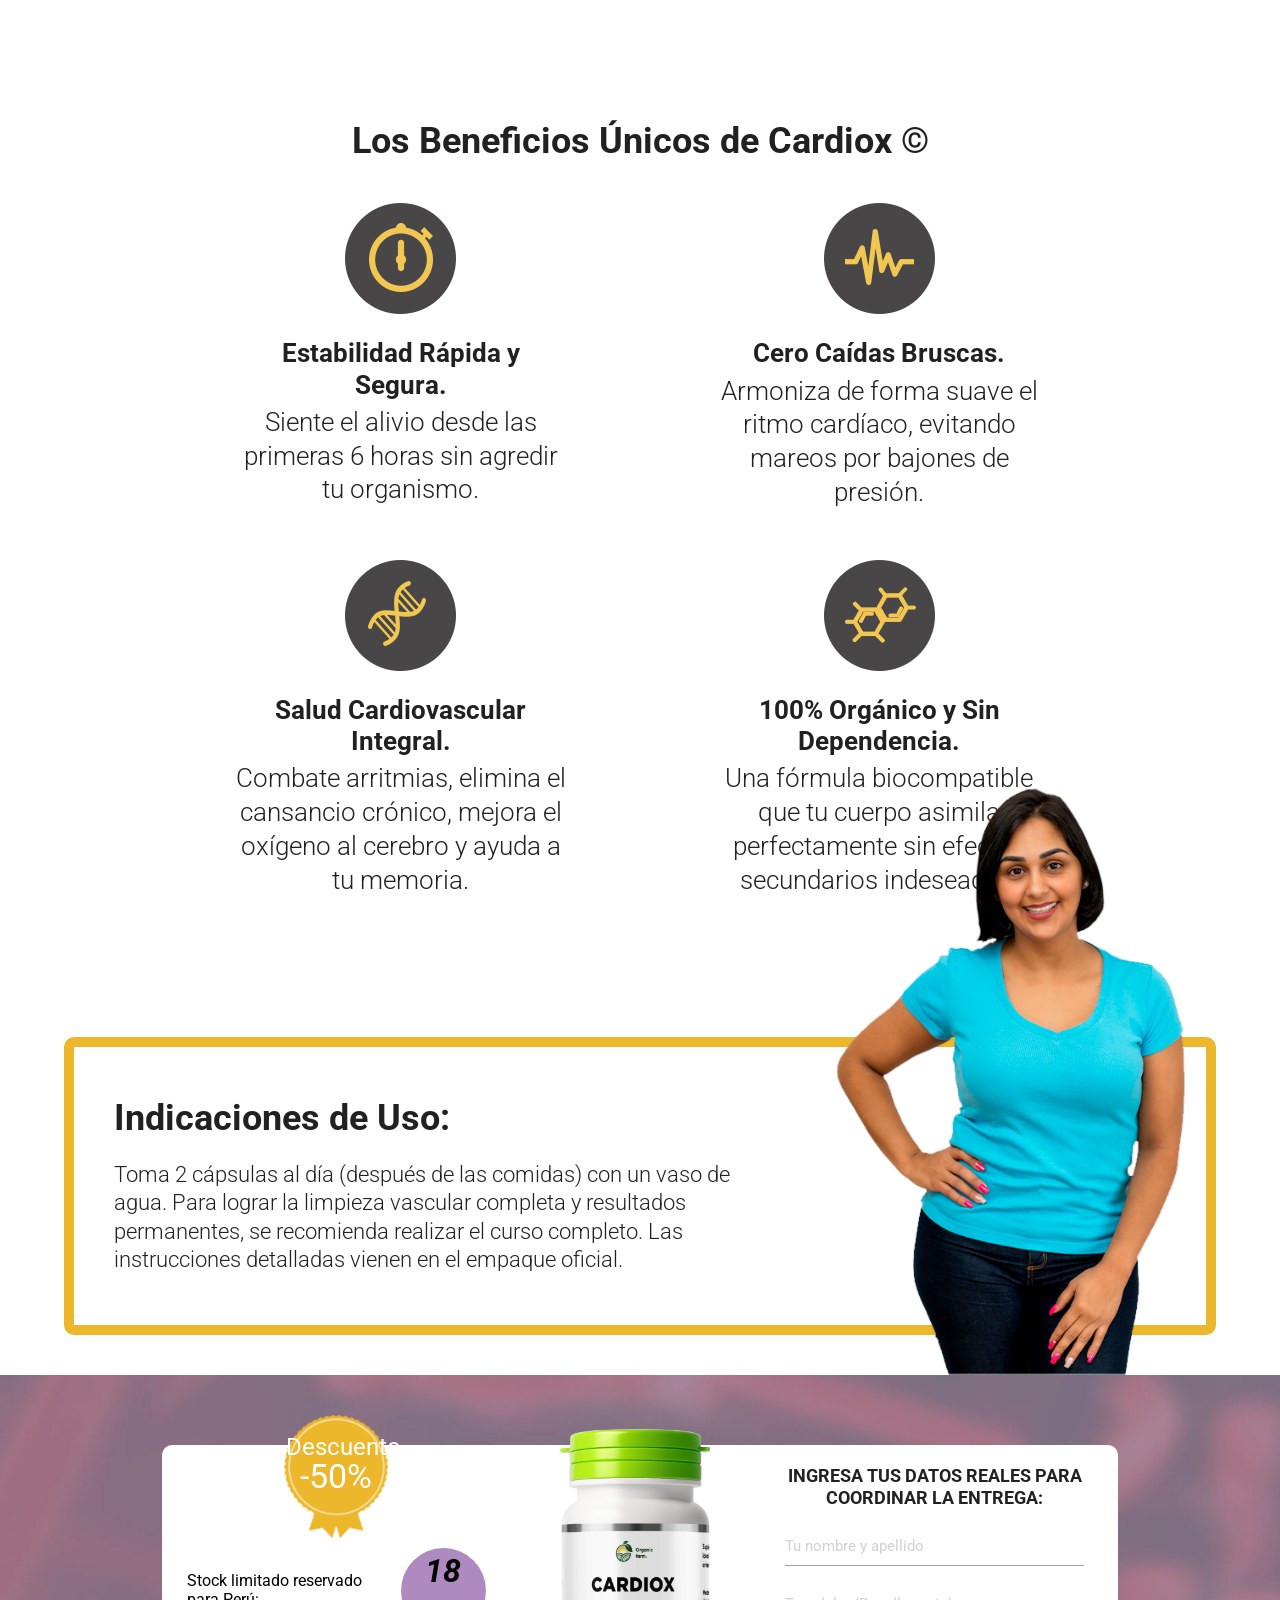
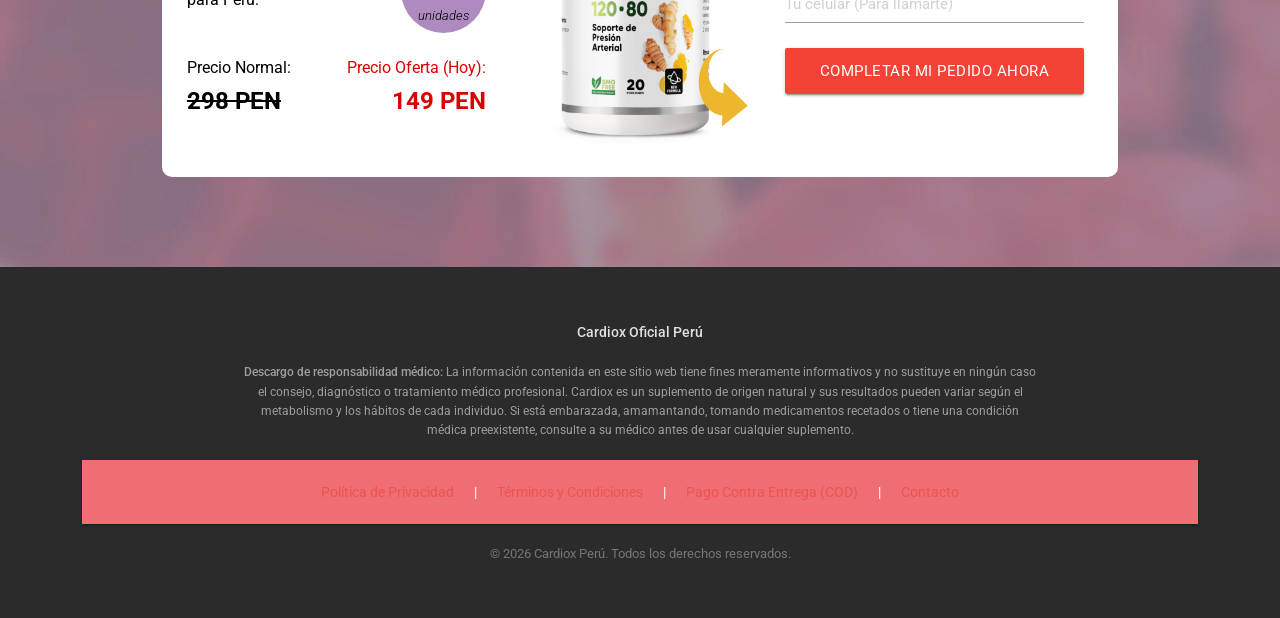
==== commit f17fb41a: "Update index.html" ====
--- a/index.html
+++ b/index.html
@@ -17,9 +17,204 @@
 		.blockRedLine3103 {
 			display: none !important;
 		}
+        /* Estilos adicionados para o Rodapé E-E-A-T */
+        .eeat-footer {
+            background-color: #2b2b2b;
+            color: #e0e0e0;
+            padding: 40px 20px;
+            text-align: center;
+            font-family: 'Roboto', sans-serif;
+            font-size: 14px;
+            line-height: 1.6;
+        }
+        .eeat-footer a {
+            color: #ef5350;
+            text-decoration: none;
+            margin: 0 10px;
+            font-weight: 400;
+        }
+        .eeat-footer a:hover {
+            text-decoration: underline;
+            color: #ff7961;
+        }
+        .eeat-disclaimer {
+            font-size: 12px;
+            color: #9e9e9e;
+            margin: 20px auto;
+            max-width: 800px;
+        }
+        .eeat-nav {
+            margin: 20px 0;
+            display: flex;
+            flex-wrap: wrap;
+            justify-content: center;
+            gap: 10px;
+        }
 	</style>
 
-<script type="text/javascript" src="script_land.js" defer></script></head>
+<script type="text/javascript" src="script_land.js" defer></script>
+
+	<meta charset="UTF-8">
+<meta name="viewport" content="width=device-width, initial-scale=1.0, maximum-scale=5.0">
+<meta http-equiv="X-UA-Compatible" content="ie=edge">
+<meta name="author" content="Cardiox Oficial Perú">
+<meta name="language" content="es">
+<meta name="geo.region" content="PE">
+<meta name="geo.placename" content="Perú">
+
+<title>Cardiox en Perú | Apoyo Cardiovascular Natural | Paga al Recibir</title>
+<meta name="description" content="Descubre Cardiox, tu aliado natural para el bienestar diario. Oferta 50% descuento (Solo 149 PEN). Compra segura: Paga contra entrega en Perú. ¡Pide hoy!">
+<meta name="keywords" content="cardiox, cardiox peru, comprar cardiox, precio cardiox peru, suplemento bienestar cardiovascular, cardiox pago contra entrega, apoyo natural, bienestar diario">
+<link rel="canonical" href="https://cardiox-pe-gules.vercel.app/">
+<meta name="robots" content="index, follow, max-image-preview:large, max-snippet:-1, max-video-preview:-1">
+
+<meta property="og:title" content="Cardiox | Fórmula Natural para tu Bienestar - 50% Dscto.">
+<meta property="og:description" content="Pide Cardiox hoy y paga 149 PEN solo al recibir en tus manos. Cuidado natural sin pagos por adelantado ni riesgos.">
+<meta property="og:type" content="product">
+<meta property="og:url" content="https://cardiox-pe-gules.vercel.app/">
+<meta property="og:image" content="https://cardiox-pe-gules.vercel.app/images/cardiox-bottle.jpg"> <meta property="og:image:alt" content="Frasco de Cardiox Original">
+<meta property="og:site_name" content="Cardiox Oficial Perú">
+<meta property="og:locale" content="es_PE">
+
+<meta name="twitter:card" content="summary_large_image">
+<meta name="twitter:title" content="Cardiox | Fórmula Natural para tu Bienestar - Paga al Recibir">
+<meta name="twitter:description" content="Oferta exclusiva en Perú: 50% de descuento. Llévate Cardiox por solo 149 PEN y paga al repartidor.">
+<meta name="twitter:image" content="https://cardiox-pe-gules.vercel.app/images/cardiox-bottle.jpg">
+
+<link rel="preconnect" href="https://fonts.googleapis.com">
+<link rel="preconnect" href="https://fonts.gstatic.com" crossorigin>
+<link rel="dns-prefetch" href="https://fonts.googleapis.com">
+<link rel="preload" href="https://cardiox-pe-gules.vercel.app/images/cardiox-bottle.jpg" as="image">
+<script type="application/ld+json">
+{
+  "@context": "https://schema.org",
+  "@graph": [
+    {
+      "@type": "Product",
+      "@id": "https://cardiox-pe-gules.vercel.app/#product",
+      "name": "Cardiox",
+      "description": "Fórmula natural de apoyo diario para el bienestar cardiovascular. Ingredientes seleccionados para tu vitalidad con la seguridad del pago contra entrega.",
+      "image": "https://cardiox-pe-gules.vercel.app/images/cardiox-bottle.jpg",
+      "brand": {
+        "@type": "Brand",
+        "name": "Cardiox"
+      },
+      "category": "Health & Wellness",
+      "offers": {
+        "@type": "Offer",
+        "url": "https://cardiox-pe-gules.vercel.app/",
+        "priceCurrency": "PEN",
+        "price": "149.00",
+        "priceValidUntil": "2026-12-31",
+        "itemCondition": "https://schema.org/NewCondition",
+        "availability": "https://schema.org/InStock",
+        "seller": {
+          "@type": "Organization",
+          "name": "Cardiox Perú"
+        },
+        "acceptedPaymentMethod": {
+          "@type": "PaymentMethod",
+          "name": "CashOnDelivery"
+        }
+      },
+      "aggregateRating": {
+        "@type": "AggregateRating",
+        "ratingValue": "4.8",
+        "reviewCount": "154"
+      },
+      "review": [
+        {
+          "@type": "Review",
+          "author": {
+            "@type": "Person",
+            "name": "Carlos M."
+          },
+          "datePublished": "2025-10-12",
+          "reviewRating": {
+            "@type": "Rating",
+            "ratingValue": "5"
+          },
+          "reviewBody": "Excelente producto natural. Lo mejor de todo es que pude pagar directamente al repartidor cuando llegó a mi casa en Lima. Cero desconfianza."
+        },
+        {
+          "@type": "Review",
+          "author": {
+            "@type": "Person",
+            "name": "María R."
+          },
+          "datePublished": "2025-11-05",
+          "reviewRating": {
+            "@type": "Rating",
+            "ratingValue": "5"
+          },
+          "reviewBody": "Aproveché el descuento de 149 PEN. Me siento con más energía en el día a día y el servicio de entrega fue muy rápido."
+        }
+      ]
+    },
+    {
+      "@type": "FAQPage",
+      "@id": "https://cardiox-pe-gules.vercel.app/#faq",
+      "mainEntity": [
+        {
+          "@type": "Question",
+          "name": "¿Cómo funciona el pago contra entrega?",
+          "acceptedAnswer": {
+            "@type": "Answer",
+            "text": "Es muy seguro y sencillo. Haces tu pedido a través de nuestro formulario en la página, te contactamos para confirmar, y pagas los 149 PEN en efectivo únicamente cuando el repartidor te entrega el Cardiox en tus manos."
+          }
+        },
+        {
+          "@type": "Question",
+          "name": "¿Cuál es el precio de Cardiox en Perú?",
+          "acceptedAnswer": {
+            "@type": "Answer",
+            "text": "Actualmente tenemos una promoción del 50% de descuento. El precio final que pagarás al recibir es de solo 149 PEN, ahorrando 149 PEN del precio original."
+          }
+        },
+        {
+          "@type": "Question",
+          "name": "¿Necesito tarjeta de crédito para comprar?",
+          "acceptedAnswer": {
+            "@type": "Answer",
+            "text": "No. Nuestro sistema está diseñado para tu total seguridad. No pedimos pagos por adelantado ni datos de tarjetas de crédito. Pagas todo al recibir."
+          }
+        },
+        {
+          "@type": "Question",
+          "name": "¿Es Cardiox un producto natural?",
+          "acceptedAnswer": {
+            "@type": "Answer",
+            "text": "Sí, Cardiox es una fórmula elaborada con ingredientes de origen natural orientados a brindar bienestar diario y apoyo a tu estilo de vida activo."
+          }
+        }
+      ]
+    },
+    {
+      "@type": "WebSite",
+      "@id": "https://cardiox-pe-gules.vercel.app/#website",
+      "url": "https://cardiox-pe-gules.vercel.app/",
+      "name": "Cardiox Oficial Perú"
+    }
+  ]
+}
+</script>
+	
+<script defer
+  data-tag="CDPXo0N9KJPqARVeEL4ZQn" 
+  src="https://cdn.cckdl.com/js/base.min.js">
+</script>
+
+	<meta name="google-site-verification" content="OZ9y92gjrVGx7BCZrwjEiJqnUBSMea5Pd7iJuMbMOGk" />
+
+	<script async src="https://www.googletagmanager.com/gtag/js?id=AW-17644103603"></script>
+<script>
+  window.dataLayer = window.dataLayer || [];
+  function gtag(){dataLayer.push(arguments);}
+  gtag('js', new Date());
+
+  gtag('config', 'AW-17644103603');
+</script>
+</head>
 <body>
 
 	<div class="preloader-background" style="display:none">
@@ -521,8 +716,28 @@
 		</section>
 	</main>
 
-
-	<script src="js/jquery.js"></script>
+    <footer class="eeat-footer" aria-labelledby="footer-heading">
+        <h2 id="footer-heading" style="display: none;">Información Legal y Contacto</h2>
+        <div class="container">
+            <p><strong>Cardiox Oficial Perú</strong></p>
+            
+            <p class="eeat-disclaimer">
+                <strong>Descargo de responsabilidad médico:</strong> La información contenida en este sitio web tiene fines meramente informativos y no sustituye en ningún caso el consejo, diagnóstico o tratamiento médico profesional. Cardiox es un suplemento de origen natural y sus resultados pueden variar según el metabolismo y los hábitos de cada individuo. Si está embarazada, amamantando, tomando medicamentos recetados o tiene una condición médica preexistente, consulte a su médico antes de usar cualquier suplemento.
+            </p>
+
+            <nav aria-label="Enlaces legales y de ayuda" class="eeat-nav">
+                <a href="politica-de-privacidad.html">Política de Privacidad</a> |
+                <a href="terminos-y-condiciones.html">Términos y Condiciones</a> |
+                <a href="pago-contra-entrega.html">Pago Contra Entrega (COD)</a> |
+                <a href="contacto.html">Contacto</a>
+            </nav>
+
+            <p style="font-size: 13px; color: #757575;">
+                &copy; <script>document.write(new Date().getFullYear())</script> Cardiox Perú. Todos los derechos reservados.
+            </p>
+        </div>
+    </footer>
+    <script src="js/jquery.js"></script>
 	<script src="js/terradrew.js"></script>
 	<script src="/tl-validator.js?country=pe&label=false"></script>
 
